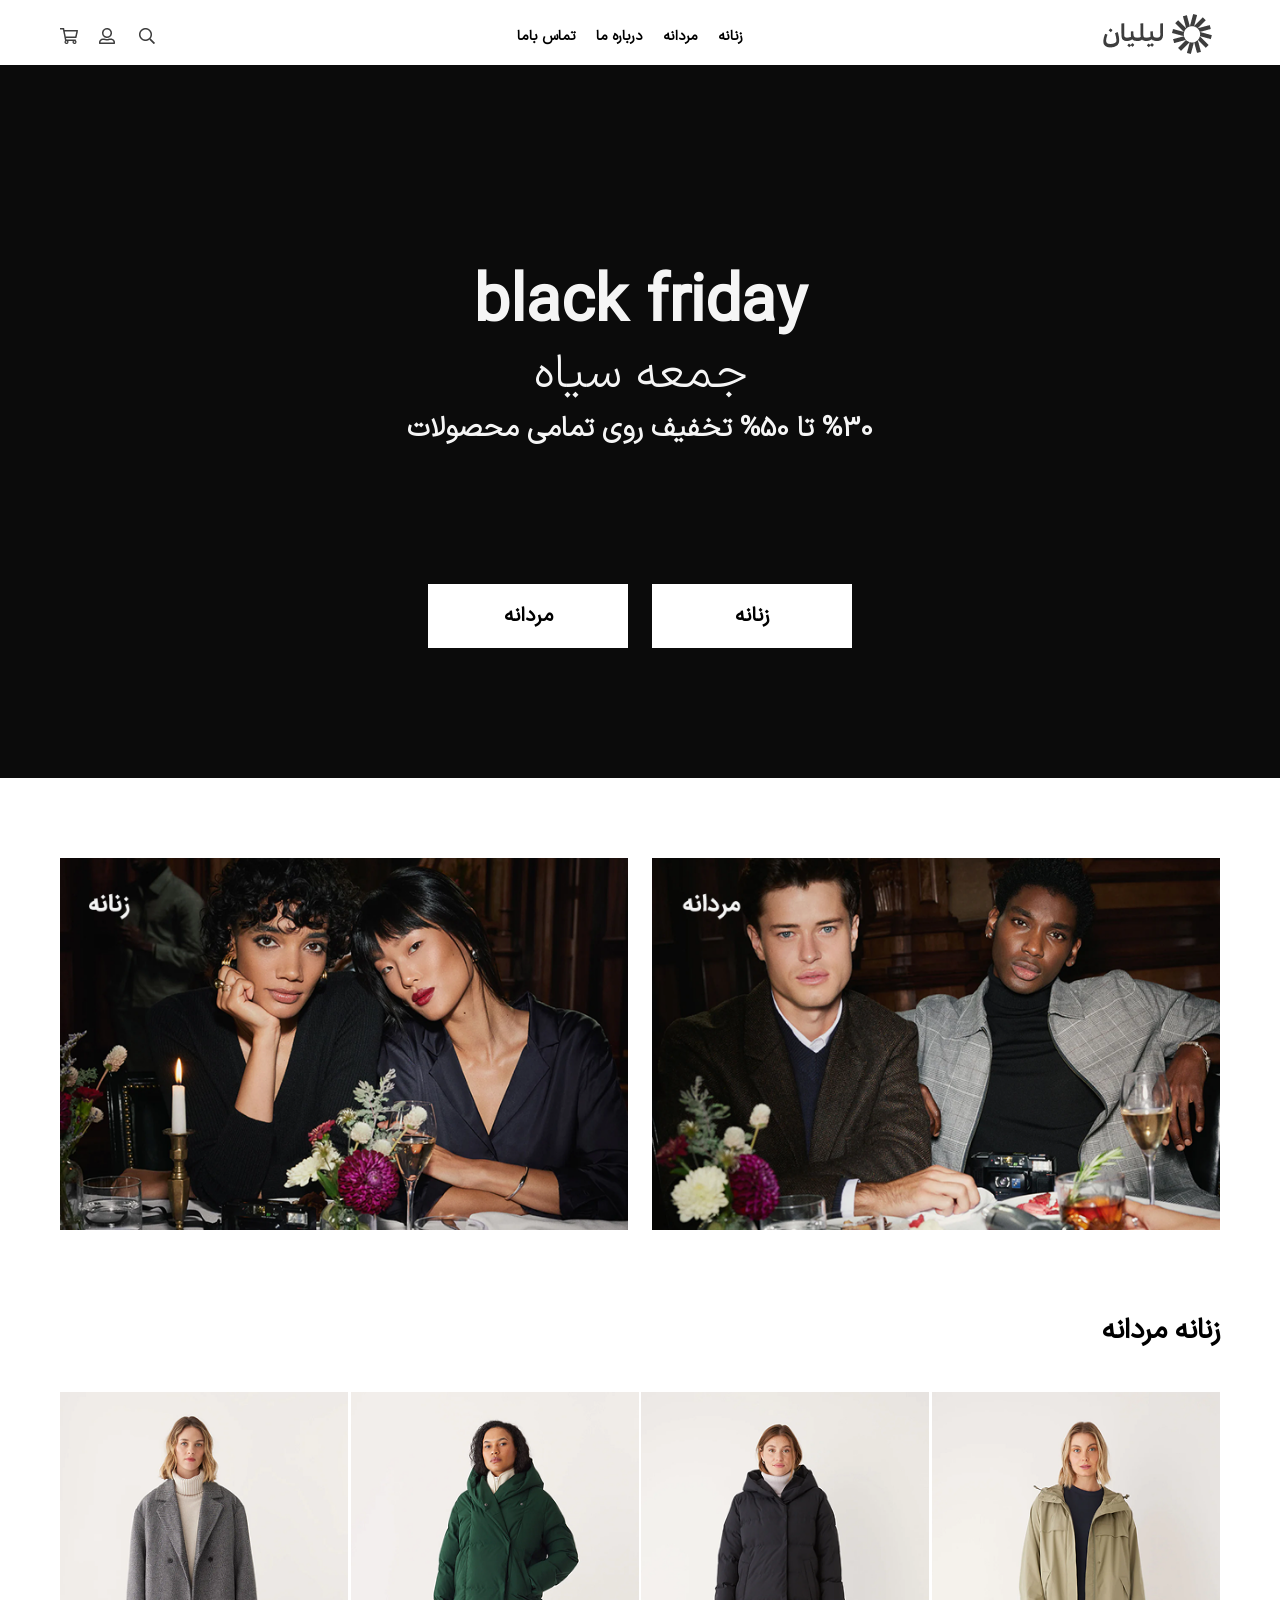
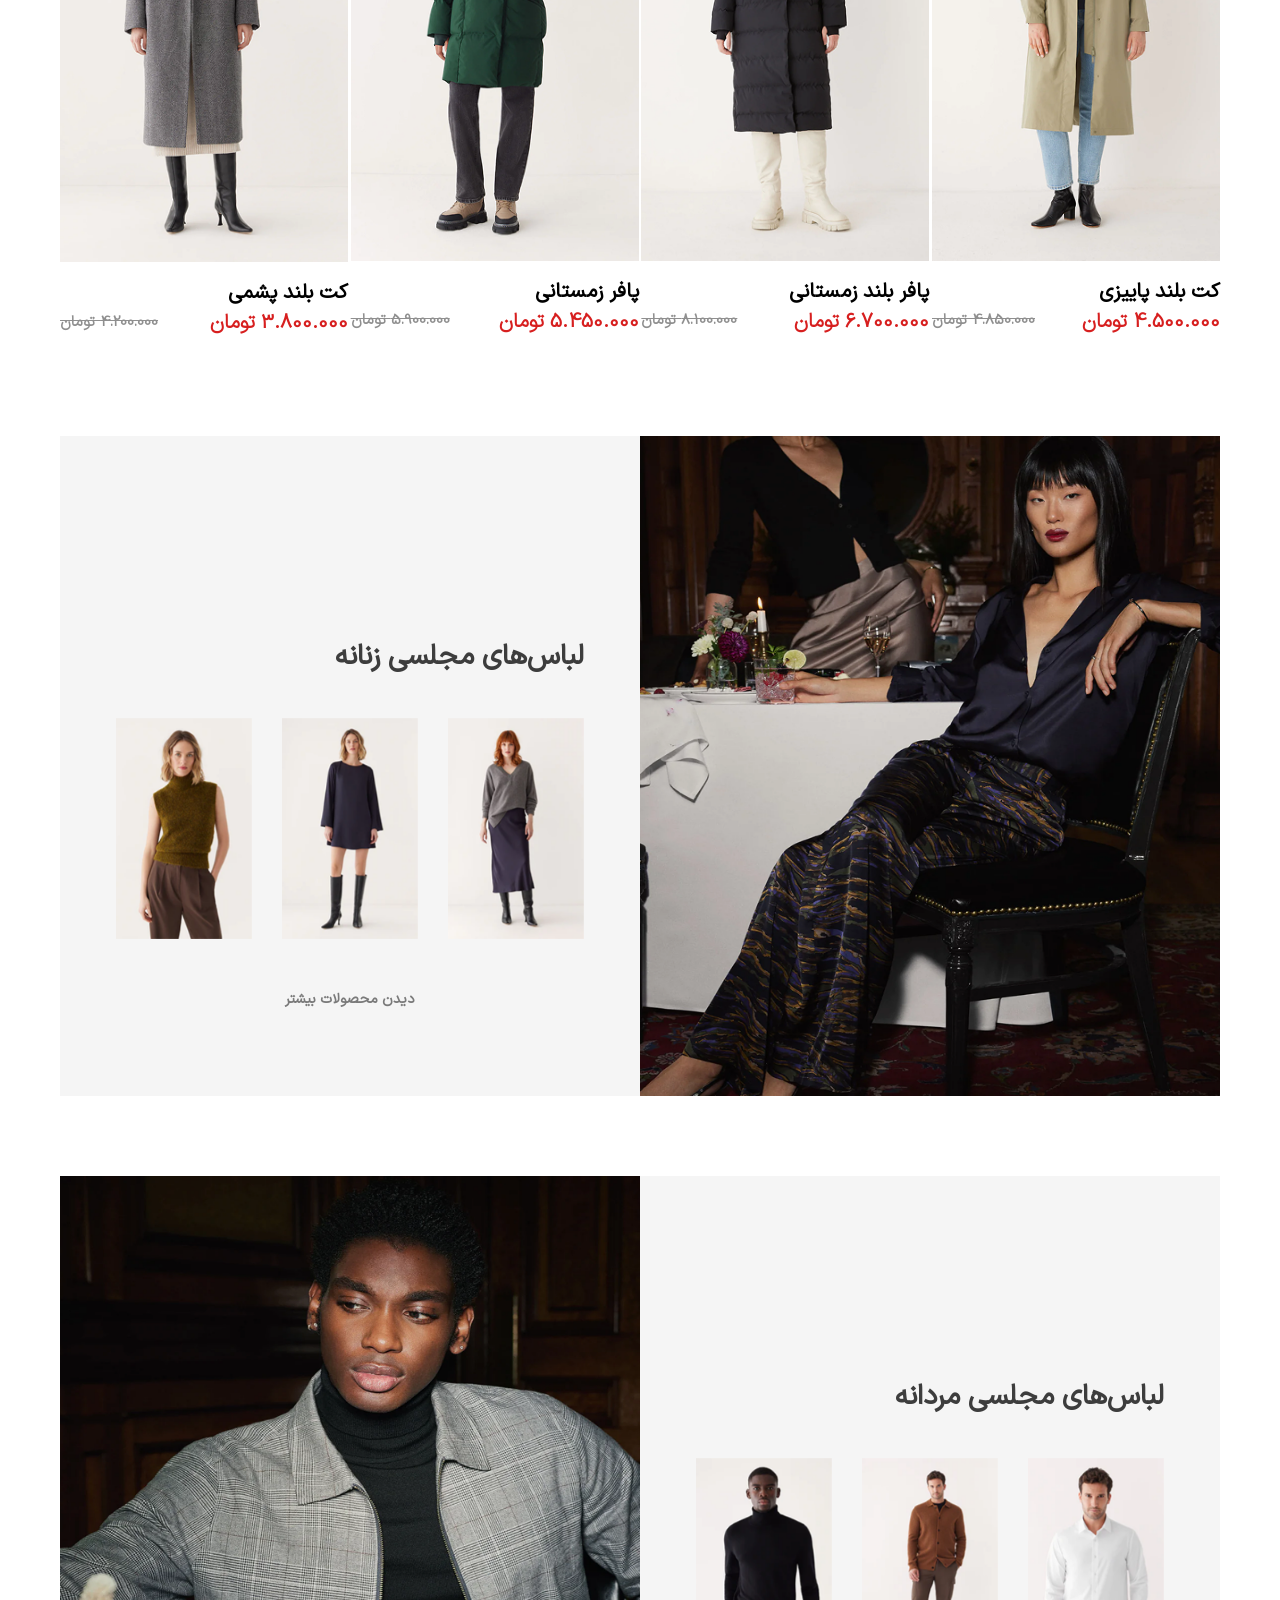
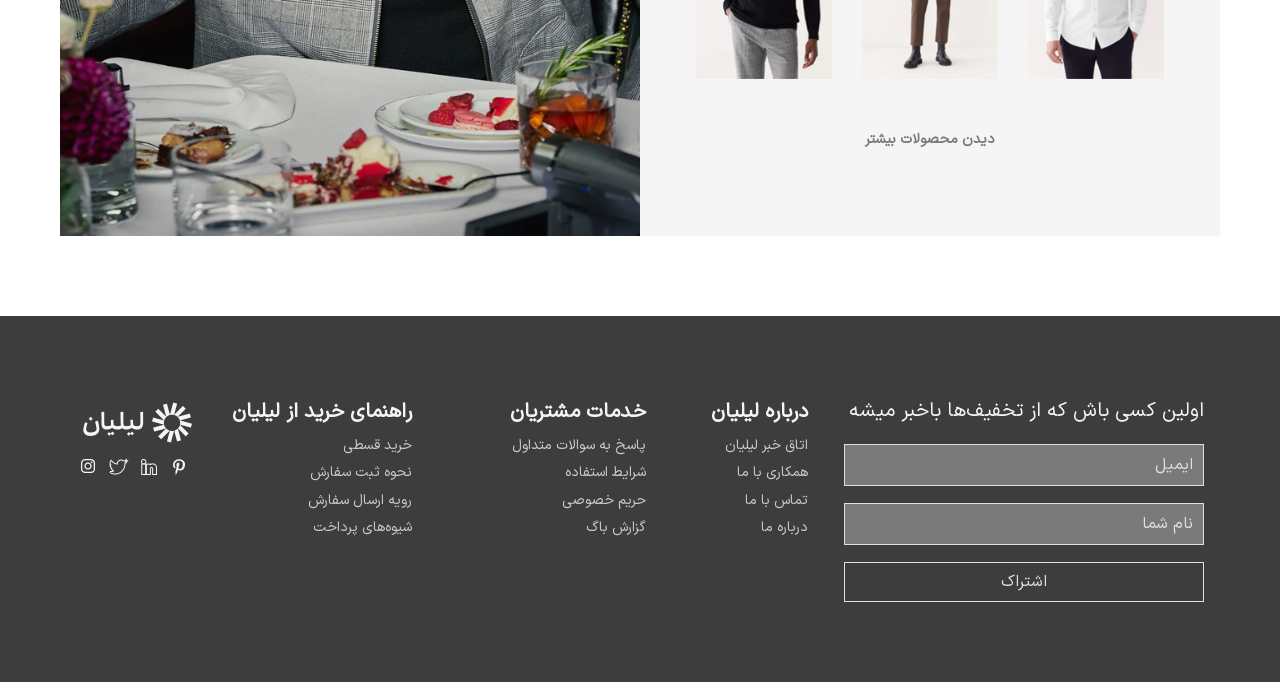
==== index.html @ d847175e "version-1" ====
<!DOCTYPE html>
<html lang="en" dir="rtl">
  <head>
    <meta charset="UTF-8" />
    <meta name="viewport" content="width=device-width, initial-scale=1.0" />
    <title>Lilian Fashion Shop</title>
    <link rel="stylesheet" href="./src/css/output.css" />
    <link rel="stylesheet" href="./src/swiper/swiper-bundle.min.css" />
  </head>
  <body>
    <!-- #region wrapper -->
    <div class="w-full">
      <!-- #region menu -->
      <div
        class="desktop:max-w-450 desktop:mx-auto desktop:gap-y-0 desktop:px-15 desktop:h-16.25 flex flex-wrap desktop:flex-row desktop:justify-between desktop:mb-0 mobile:h-auto mobile:flex-row mobile:gap-y-5 mobile:relative mobile:mb-4 watch:h-auto watch:flex-col items-center watch:pt-1.5 watch:mb-2"
      >
        <div
          class="flex desktop:items-center justify-center desktop:w-fit mobile:w-fit mobile:pt-2 desktop:pb-3 mobile:pr-2 watch:w-fit watch:flex-col watch:flex-wrap"
        >
          <img src="./src/img/header/logo-text.png" alt="" />
        </div>
        <div
          class="flex desktop:flex-row desktop:items-center desktop:w-fit mobile:flex-row mobile:justify-center mobile:gap-x-5 watch:w-full watch:flex-col watch:items-center"
        >
          <div>
            <a
              class="font-sans text-[3D3D3D] mobile:font-bold text-[14px]"
              href="./woman.html"
              >زنانه</a
            >
          </div>
          <div>
            <a
              class="font-sans text-[3D3D3D] mobile:font-bold text-[14px]"
              href="#"
              >مردانه</a
            >
          </div>
          <div>
            <a
              class="font-sans text-[3D3D3D] mobile:font-bold text-[14px]"
              href="#"
              >درباره ما</a
            >
          </div>
          <div>
            <a
              class="font-sans text-[3D3D3D] mobile:font-bold text-[14px]"
              href="#"
            >
              تماس باما</a
            >
          </div>
        </div>
        <div
          class="flex flex-wrap flex-row items-center desktop:static mobile:gap-x-5 mobile:absolute mobile:left-4 mobile:top-5 watch:gap-x-8"
        >
          <div><img src="./src/img/header/Search.png" alt="" /></div>
          <div class="relative">
            <label for="user" class="cursor-pointer"
              ><img src="./src/img/header/user-alt.png" alt=""
            /></label>
            <input type="radio" name="user" id="user" />
            <input type="radio" name="user" id="close" />
            <div class="user relative p-4">
              <label
                class="block text-center desktop:w-10 desktop:h-10 desktop:leading-10 desktop:text-[30px] mobile:w-8 mobile:h-8 mobile:text-[30px] mobile:leading-8 watch:w-6 watch:h-6 watch:text-[20px] watch:leading-6 absolute"
                for="close"
                >&times;</label
              >

              <div class="w-full">
                <div>
                  <p
                    class="mobile:text-[20px] watch:text-[16px] mobile:text-[#525252] watch:text-[#E0E0E0] leading-8 font-sans text-center"
                  >
                    خوش آمدید
                  </p>
                </div>
                <div>
                  <div class="w-full h-10.5 mobile:pt-8 watch:pt-2">
                    <input
                      class="h-10.5 flex flex-row items-center pr-2.5 placeholder:text-[#A3A3A3] outline-none border border-[#E0E0E0] w-full"
                      placeholder="شماره همراه"
                      type="number"
                      name=""
                      id=""
                    />
                  </div>
                  <div class="w-full h-10.5 mobile:pt-12 watch:pt-4">
                    <input
                      class="h-10.5 flex flex-row items-center pr-2.5 placeholder:text-[#A3A3A3] outline-none border border-[#E0E0E0] w-full"
                      placeholder="کلمه عبور"
                      type="password"
                      name=""
                      id=""
                    />
                  </div>
                  <div class="mobile:pt-14 pb-6 watch:pt-6">
                    <a
                      href="#"
                      class="block text-[#B8B8B8] text-[14px] font-sans leading-6.5 underline mobile:text-start watch:text-center"
                      >کلمه عبور خود را فراموش کرده‌اید؟</a
                    >
                  </div>
                  <div class="w-full h-10">
                    <input
                      class="h-11.5 flex justify-center items-center bg-[#3D3D3D] text-[#F5F5F5] outline-none border border-[#E0E0E0] w-full"
                      type="submit"
                      value="ورود"
                    />
                  </div>
                  <div
                    class="flex flex-row justify-around items-center mobile:pt-8 watch:pt-3"
                  >
                    <span
                      class="desktop:w-58.75 mobile:w-30 watch:w-10 h-[0.5px] mobile:bg-[#7A7A7A] watch:bg-[#F5F5F5]"
                    ></span>
                    <p class="text-[#7A7A7A] text-[12px] font-sans leading-4.5">
                      ورود از طریق
                    </p>
                    <span
                      class="desktop:w-58.75 mobile:w-30 watch:w-10 h-[0.5px] mobile:bg-[#7A7A7A] watch:bg-[#F5F5F5]"
                    ></span>
                  </div>
                  <div
                    class="flex desktop:flex-row watch:flex-col justify-center items-center desktop:gap-y-0 gap-x-3 desktop:pt-8 watch:pt-3 watch:gap-y-2"
                  >
                    <div
                      class="flex flex-row justify-center items-center gap-x-2 desktop:w-67.5 watch:w-full h-10 border border-[#E0E0E0]"
                    >
                      <p
                        class="text-[#7A7A7A] text-[12px] leading-4.5 font-sans"
                      >
                        ورود با گوگل
                      </p>
                      <img src="./src/img/header/Google.png" alt="" />
                    </div>
                    <div
                      class="flex flex-row justify-center items-center gap-x-2 desktop:w-67.5 watch:w-full h-10 border border-[#E0E0E0]"
                    >
                      <p
                        class="text-[#7A7A7A] text-[12px] leading-4.5 font-sans"
                      >
                        ورود با ایمیل
                      </p>
                      <img src="./src/img/header/envelope.png" alt="" />
                    </div>
                  </div>
                </div>
              </div>
            </div>
          </div>
          <div><img src="./src/img/header/shopping-cart.png" alt="" /></div>
        </div>
      </div>
      <!-- #endregion menu -->
      <!-- #region black-friday -->
      <div class="max-w-450 mx-auto">
        <div
          class="w-full bg-[#0B0B0B] mobile:h-178.25 h-auto flex justify-center items-center flex-col"
        >
          <!-- part 1 -->
          <div
            class="flex flex-col gap-y-4 justify-center items-center mobile:mb-35.25 mt-20 mb-20"
          >
            <div class="">
              <h1
                class="font-sans mobile:text-[64px] font-bold text-[#F5F5F5] leading-15 text-[30px]"
              >
                black friday
              </h1>
            </div>
            <div class="">
              <h2
                class="font-sans-num mobile:text-[48px] text-[#F5F5F5] leading-12 text-[26px]"
              >
                جمعه سیاه
              </h2>
            </div>
            <div class="">
              <h2
                class="font-sans-num text-center desktop:text-[28px] font-bold text-[#F5F5F5] leading-7 mobile:text-[24px] text-[20px]"
              >
                %30 تا 50% تخفیف روی تمامی محصولات
              </h2>
            </div>
          </div>
          <!-- part 1 -->
          <!-- part 2 -->
          <div
            class="flex desktop:justify-center items-center desktop:flex-row watch:flex-col gap-x-6 gap-y-2 mobile:mb-0 mb-10"
          >
            <a
              class="inline-flex mobile:w-50 mobile:h-16 w-40 h-12 bg-white justify-center items-center font-sans font-bold text-[3D3D3D] text-[20px] leading-8"
              href="./woman.html"
              >زنانه</a
            >
            <a
              class="inline-flex mobile:w-50 mobile:h-16 w-40 h-12 bg-white justify-center items-center font-sans font-bold text-[3D3D3D] text-[20px] leading-8"
              href="#"
              >مردانه</a
            >
          </div>
          <!-- part 2 -->
        </div>
      </div>
      <!-- #endregion black-friday -->
      <!-- #region organize-->
      <div
        class="w-full desktop:py-20 desktop:px-15 mobile:py-10 mobile:px-5 watch:py-5 watch:px-2.5 mx-auto"
      >
        <div
          class="flex desktop:flex-row justify-between desktop:max-w-450 desktop:gap-x-6 flex-col mx-auto gap-y-5 mb-20"
        >
          <div>
            <a href="#"
              ><img src="./src/img/organize/men-organize.png" alt=""
            /></a>
          </div>
          <div>
            <a href="./woman.html"
              ><img
                src="./src/img/organize/women-organize.png
          "
                alt=""
            /></a>
          </div>
        </div>
        <!-- #region content-->
        <div class="max-w-450 mx-auto">
          <div>
            <h1 class="font-sans text-[28px] font-bold mb-10">زنانه مردانه</h1>
            <div
              class="flex desktop:flex-row desktop:justify-between flex-col items-center mobile:pb-0 watch:pb-15 desktop:pb-20"
            >
              <div
                class="w-72 h-141 flex flex-col flex-wrap mobile:gap-y-4 watch:gap-y-2"
              >
                <div><img src="/src/img/content/picture-1.png" alt="" /></div>
                <div>
                  <h1
                    class="block font-sans text-[20px] font-bold mobile:mr-0 watch:mr-22"
                  >
                    کت بلند پاییزی
                  </h1>
                  <div
                    class="flex flex-wrap mobile:flex-row mobile:justify-between items-center watch:flex-col relative"
                  >
                    <h2
                      class="font-sans-num text-[#D71F1F] font-bold text-[20px]"
                    >
                      4.500.000 تومان
                    </h2>
                    <p
                      class="font-sans-num text-[#8F8F8F] font-bold text-[15px] line-through mobile:static watch:absolute watch:top-7 watch:right-24.5"
                    >
                      4.850.000 تومان
                    </p>
                  </div>
                </div>
              </div>

              <div
                class="w-72 h-141 flex flex-col flex-wrap mobile:gap-y-4 watch:gap-y-2"
              >
                <div><img src="/src/img/content/picture-2.png" alt="" /></div>
                <div>
                  <h1
                    class="block font-sans text-[20px] font-bold mobile:mr-0 watch:mr-22"
                  >
                    پافر بلند زمستانی
                  </h1>
                  <div
                    class="flex flex-wrap mobile:flex-row mobile:justify-between items-center watch:flex-col relative"
                  >
                    <h2
                      class="font-sans-num text-[#D71F1F] font-bold text-[20px]"
                    >
                      6.700.000 تومان
                    </h2>
                    <p
                      class="font-sans-num text-[#8F8F8F] font-bold text-[15px] line-through mobile:static watch:absolute watch:top-7 watch:right-24.5"
                    >
                      8.100.000 تومان
                    </p>
                  </div>
                </div>
              </div>

              <div
                class="w-72 h-141 flex flex-col flex-wrap mobile:gap-y-4 watch:gap-y-2"
              >
                <div><img src="/src/img/content/picture-3.png" alt="" /></div>
                <div>
                  <h1
                    class="block font-sans text-[20px] font-bold mobile:mr-0 watch:mr-22"
                  >
                    پافر زمستانی
                  </h1>
                  <div
                    class="flex flex-wrap mobile:flex-row mobile:justify-between items-center watch:flex-col relative"
                  >
                    <h2
                      class="font-sans-num text-[#D71F1F] font-bold text-[20px]"
                    >
                      5.450.000 تومان
                    </h2>
                    <p
                      class="font-sans-num text-[#8F8F8F] font-bold text-[15px] line-through mobile:static watch:absolute watch:top-7 watch:right-24.5"
                    >
                      5.900.000 تومان
                    </p>
                  </div>
                </div>
              </div>

              <div
                class="w-72 h-141 flex flex-col flex-wrap mobile:gap-y-4 watch:gap-y-2"
              >
                <div><img src="/src/img/content/picture-4.png" alt="" /></div>
                <div>
                  <h1
                    class="block font-sans text-[20px] font-bold mobile:mr-0 watch:mr-22"
                  >
                    کت بلند پشمی
                  </h1>
                  <div
                    class="flex flex-wrap mobile:flex-row mobile:justify-between items-center watch:flex-col relative"
                  >
                    <h2
                      class="font-sans-num text-[#D71F1F] font-bold text-[20px]"
                    >
                      3.800.000 تومان
                    </h2>
                    <p
                      class="font-sans-num text-[#8F8F8F] font-bold text-[15px] line-through mobile:static watch:absolute watch:top-7 watch:right-24.5"
                    >
                      4.200.000 تومان
                    </p>
                  </div>
                </div>
              </div>
            </div>
          </div>
        </div>
        <!-- #endregion content-->
        <!-- #region content2-->
        <div class="max-w-450 mx-auto">
          <div
            class="flex desktop:flex-row desktop:h-165 flex-col desktop:mb-20"
          >
            <div class="desktop:w-1/2 w-full">
              <img
                class="desktop:h-165 w-full object-fill"
                src="./src/img/content2/picture.png"
                alt=""
              />
            </div>
            <div
              class="desktop:w-1/2 desktop:px-14 desktop:py-40 flex flex-col w-full bg-[#F5F5F5] desktop:mb-0 mobile:mb-10 mb-5"
            >
              <h1
                class="font-sans text-[28px] font-bold text-[#3D3D3D] leading-10.5 desktop:mb-10 desktop:text-start text-center mobile:my-10 watch:my-5"
              >
                لباس‌های مجلسی زنانه
              </h1>
              <div class="carousel w-full h-69.25">
                <!-- Swiper -->
                <div class="swiper mySwiper mx-auto">
                  <div class="swiper-wrapper">
                    <div class="swiper-slide">
                      <img src="./src/img/content2/card1.png" alt="" />
                    </div>
                    <div class="swiper-slide">
                      <img src="./src/img/content2/card2.png" alt="" />
                    </div>
                    <div class="swiper-slide">
                      <img src="./src/img/content2/card3.png" alt="" />
                    </div>
                    <div class="swiper-slide">
                      <img src="./src/img/content2/card1.png" alt="" />
                    </div>
                    <div class="swiper-slide">
                      <img src="./src/img/content2/card2.png" alt="" />
                    </div>
                    <div class="swiper-slide">
                      <img src="./src/img/content2/card3.png" alt="" />
                    </div>
                  </div>
                </div>
              </div>
              <a href="#"
                ><p
                  class="mt-12.5 font-sans text-[#7A7A7A] font-bold text-[14px] text-center mobile:pb-15 pb-10"
                >
                  دیدن محصولات بیشتر
                </p></a
              >
            </div>
          </div>
        </div>
        <!-- #endregion content2 -->
        <!-- #region content3-->
        <div class="max-w-450 mx-auto">
          <div class="flex desktop:flex-row desktop:h-165 flex-col">
            <div
              class="desktop:w-1/2 desktop:px-14 desktop:py-40 flex flex-col w-full bg-[#F5F5F5]"
            >
              <h1
                class="font-sans text-[28px] font-bold text-[#3D3D3D] leading-10.5 desktop:mb-10 desktop:text-start text-center mobile:my-10 watch:my-5"
              >
                لباس‌های مجلسی مردانه
              </h1>
              <div class="carousel w-full h-69.25">
                <!-- Swiper -->
                <div class="swiper mySwiper">
                  <div class="swiper-wrapper">
                    <div class="swiper-slide">
                      <img src="./src/img/content3/card1.png" alt="" />
                    </div>
                    <div class="swiper-slide">
                      <img src="./src/img/content3/card2.png" alt="" />
                    </div>
                    <div class="swiper-slide">
                      <img src="./src/img/content3/card3.png" alt="" />
                    </div>
                    <div class="swiper-slide">
                      <img src="./src/img/content3/card1.png" alt="" />
                    </div>
                    <div class="swiper-slide">
                      <img src="./src/img/content3/card2.png" alt="" />
                    </div>
                    <div class="swiper-slide">
                      <img src="./src/img/content3/card3.png" alt="" />
                    </div>
                  </div>
                </div>
              </div>
              <a href="#">
                <p
                  class="mt-12.5 font-sans text-[#7A7A7A] font-bold text-[14px] text-center mobile:pb-15 pb-10"
                >
                  دیدن محصولات بیشتر
                </p>
              </a>
            </div>
            <div class="desktop:w-1/2 w-full">
              <img
                class="desktop:h-165 w-full object-fill"
                src="./src/img/content3/picture.png"
                alt=""
              />
            </div>
          </div>
        </div>
        <!-- #endregion content3 -->
      </div>
      <!-- #endregion organize -->
      <!-- #region footer-->
      <div class="max-w-450 mx-auto">
        <div
          class="w-full desktop:h-91.5 mobile:h-auto bg-[#3D3D3D] flex desktop:flex-row justify-center desktop:py-20 desktop:px-19 flex-col"
        >
          <div
            class="w-full flex desktop:flex-row desktop:justify-between desktop:items-stretch flex-col items-center mobile:relative"
          >
            <!-- footer first -->
            <div
              class="mobile:w-90 h-auto flex flex-col justify-between desktop:gap-0 mobile:gap-y-10"
            >
              <div class="w-full h-8">
                <h1
                  class="font-sans text-[#F5F5F5] mobile:text-[20px] desktop:pt-0 mobile:pt-2 watch:pt-2 watch:text-[12px]"
                >
                  اولین کسی باش که از تخفیف‌ها باخبر میشه
                </h1>
              </div>
              <div class="w-full h-10.5">
                <input
                  class="h-10.5 flex flex-row items-center pr-2.5 placeholder:text-[#E0E0E0] outline-none border bg-[#7A7A7A] border-[#E0E0E0] w-full"
                  placeholder="ایمیل"
                  type="text"
                  name=""
                  id=""
                />
              </div>
              <div class="w-full h-10.5">
                <input
                  class="h-10.5 flex flex-row items-center pr-2.5 placeholder:text-[#E0E0E0] outline-none border bg-[#7A7A7A] border-[#E0E0E0] w-full"
                  placeholder="نام شما"
                  type="email"
                  name=""
                  id=""
                />
              </div>
              <div class="w-full h-10">
                <input
                  class="h-10 flex justify-center items-center text-[#E0E0E0] outline-none border border-[#E0E0E0] w-full"
                  type="submit"
                  value="اشتراک"
                />
              </div>
            </div>
            <!-- footer first -->
            <!-- footer second -->
            <div
              class="desktop:w-160.5 flex mobile:flex-row flex-wrap justify-around desktop:mt-0 mobile:my-15"
            >
              <div class="flex flex-col desktop:w-fit mobile:w-1/3">
                <div class="h-1/4">
                  <p
                    class="mobile:w-fit text-[20px] text-[#F5F5F5] font-sans font-bold leading-8 watch:w-full"
                  >
                    درباره لیلیان
                  </p>
                </div>
                <div class="flex flex-col h-3/4 justify-around">
                  <p
                    class="mobile::w-fit text-[14px] text-[#CCCCCC] font-sans leading-5.5 mobile:text-start watch:w-full watch:text-center"
                  >
                    اتاق خبر لیلیان
                  </p>
                  <p
                    class="mobile::w-fit text-[14px] text-[#CCCCCC] font-sans leading-5.5 mobile:text-start watch:w-full watch:text-center"
                  >
                    همکاری با ما
                  </p>
                  <p
                    class="mobile::w-fit text-[14px] text-[#CCCCCC] font-sans leading-5.5 mobile:text-start watch:w-full watch:text-center"
                  >
                    تماس با ما
                  </p>
                  <p
                    class="mobile::w-fit text-[14px] text-[#CCCCCC] font-sans leading-5.5 mobile:text-start watch:w-full watch:text-center"
                  >
                    درباره ما
                  </p>
                </div>
              </div>
              <div>
                <div class="h-1/4">
                  <p
                    class="mobile:w-fit text-[20px] text-[#F5F5F5] font-sans font-bold leading-8 watch:w-full"
                  >
                    خدمات مشتریان
                  </p>
                </div>
                <div class="flex flex-col h-3/4 justify-around">
                  <p
                    class="mobile::w-fit text-[14px] text-[#CCCCCC] font-sans leading-5.5 mobile:text-start watch:w-full watch:text-center"
                  >
                    پاسخ به سوالات متداول
                  </p>
                  <p
                    class="mobile::w-fit text-[14px] text-[#CCCCCC] font-sans leading-5.5 mobile:text-start watch:w-full watch:text-center"
                  >
                    شرایط استفاده
                  </p>
                  <p
                    class="mobile::w-fit text-[14px] text-[#CCCCCC] font-sans leading-5.5 mobile:text-start watch:w-full watch:text-center"
                  >
                    حریم خصوصی
                  </p>
                  <p
                    class="mobile::w-fit text-[14px] text-[#CCCCCC] font-sans leading-5.5 mobile:text-start watch:w-full watch:text-center"
                  >
                    گزارش باگ
                  </p>
                </div>
              </div>
              <div
                class="flex flex-col desktop:w-fit mobile:w-full mobile:pr-8"
              >
                <div class="h-1/4">
                  <p
                    class="mobile:w-fit text-[20px] text-[#F5F5F5] font-sans font-bold leading-8 watch:w-full"
                  >
                    راهنمای خرید از لیلیان
                  </p>
                </div>
                <div class="flex flex-col h-3/4 justify-around">
                  <p
                    class="mobile::w-fit text-[14px] text-[#CCCCCC] font-sans leading-5.5 mobile:text-start watch:w-full watch:text-center"
                  >
                    خرید قسطی
                  </p>
                  <p
                    class="mobile::w-fit text-[14px] text-[#CCCCCC] font-sans leading-5.5 mobile:text-start watch:w-full watch:text-center"
                  >
                    نحوه ثبت سفارش
                  </p>
                  <p
                    class="mobile::w-fit text-[14px] text-[#CCCCCC] font-sans leading-5.5 mobile:text-start watch:w-full watch:text-center"
                  >
                    رویه ارسال سفارش
                  </p>
                  <p
                    class="mobile::w-fit text-[14px] text-[#CCCCCC] font-sans leading-5.5 mobile:text-start watch:w-full watch:text-center"
                  >
                    شیوه‌های پرداخت
                  </p>
                </div>
              </div>
            </div>
            <!-- footer second -->
            <!-- footer thrid -->
            <div
              class="w-30 h-22.25 flex flex-col justify-around items-center desktop:static mobile:absolute mobile:bottom-20 mobile:left-11"
            >
              <div class="w-fit">
                <img src="./src/img/footer/Logo.png" alt="" />
              </div>
              <div class="w-full flex flex-row justify-around items-center">
                <img src="./src/img/footer/pinterest p.png" alt="" />
                <img src="./src/img/footer/Linkedin In.png" alt="" />
                <img src="./src/img/footer/twitter.png" alt="" />
                <img src="./src/img/footer/Instagram.png" alt="" />
              </div>
            </div>
            <!-- footer thrid -->
          </div>
        </div>
      </div>
      <!-- #endregion footrt-->
    </div>
    <!-- #endregion wrapper-->
    <script src="./src/swiper/swiper-bundle.min.js"></script>
    <script>
      var swiper = new Swiper(".mySwiper", {
        slidesPerView: 3,
        spaceBetween: 30,
        pagination: {
          el: ".swiper-pagination",
          clickable: true,
        },
        autoplay: {
          delay: 2500,
          disableOnInteraction: false,
        },
        breakpoints: {
          162: {
            slidesPerView: 1,
          },
          320: {
            slidesPerView: 2,
            spaceBetween: 20,
          },
          1000: {
            slidesPerView: 3,
            spaceBetween: 30,
          },
        },
      });
    </script>
  </body>
</html>
---- src/css/output.css ----
/*! tailwindcss v4.3.3 | MIT License | https://tailwindcss.com */
@layer properties;
@layer theme, base, components, utilities;
@layer theme {
  :root, :host {
    --font-sans: sans;
    --font-mono: ui-monospace, SFMono-Regular, Menlo, Monaco, Consolas, "Liberation Mono",
      "Courier New", monospace;
    --color-amber-600: oklch(66.6% 0.179 58.318);
    --color-amber-900: oklch(41.4% 0.112 45.904);
    --color-pink-600: oklch(59.2% 0.249 0.584);
    --color-pink-800: oklch(45.9% 0.187 3.815);
    --color-pink-900: oklch(40.8% 0.153 2.432);
    --color-stone-300: oklch(86.9% 0.005 56.366);
    --color-stone-900: oklch(21.6% 0.006 56.043);
    --color-white: #fff;
    --spacing: 0.25rem;
    --text-sm: 0.875rem;
    --text-sm--line-height: calc(1.25 / 0.875);
    --font-weight-bold: 700;
    --default-transition-duration: 150ms;
    --default-transition-timing-function: cubic-bezier(0.4, 0, 0.2, 1);
    --default-font-family: var(--font-sans);
    --default-mono-font-family: var(--font-mono);
    --font-sans-num: sans-num;
  }
}
@layer base {
  *, ::after, ::before, ::backdrop, ::file-selector-button {
    box-sizing: border-box;
    margin: 0;
    padding: 0;
    border: 0 solid;
  }
  html, :host {
    line-height: 1.5;
    -webkit-text-size-adjust: 100%;
    tab-size: 4;
    font-family: var(--default-font-family, -apple-system, BlinkMacSystemFont, "Segoe UI", Roboto, "Helvetica Neue", "Noto Sans", Arial, sans-serif, "Apple Color Emoji", "Segoe UI Emoji", "Segoe UI Symbol", "Noto Color Emoji");
    font-feature-settings: var(--default-font-feature-settings, normal);
    font-variation-settings: var(--default-font-variation-settings, normal);
    -webkit-tap-highlight-color: transparent;
  }
  hr {
    height: 0;
    color: inherit;
    border-top-width: 1px;
  }
  abbr:where([title]) {
    -webkit-text-decoration: underline dotted;
    text-decoration: underline dotted;
  }
  h1, h2, h3, h4, h5, h6 {
    font-size: inherit;
    font-weight: inherit;
  }
  a {
    color: inherit;
    -webkit-text-decoration: inherit;
    text-decoration: inherit;
  }
  b, strong {
    font-weight: bolder;
  }
  code, kbd, samp, pre {
    font-family: var(--default-mono-font-family, ui-monospace, SFMono-Regular, Menlo, Monaco, Consolas, "Liberation Mono", "Courier New", monospace);
    font-feature-settings: var(--default-mono-font-feature-settings, normal);
    font-variation-settings: var(--default-mono-font-variation-settings, normal);
    font-size: 1em;
  }
  small {
    font-size: 80%;
  }
  sub, sup {
    font-size: 75%;
    line-height: 0;
    position: relative;
    vertical-align: baseline;
  }
  sub {
    bottom: -0.25em;
  }
  sup {
    top: -0.5em;
  }
  table {
    text-indent: 0;
    border-color: inherit;
    border-collapse: collapse;
  }
  :-moz-focusring:where(:not(iframe)) {
    outline: auto;
  }
  progress {
    vertical-align: baseline;
  }
  summary {
    display: list-item;
  }
  ol, ul, menu {
    list-style: none;
  }
  img, svg, video, canvas, audio, iframe, embed, object {
    display: block;
    vertical-align: middle;
  }
  img, video {
    max-width: 100%;
    height: auto;
  }
  button, input, select, optgroup, textarea, ::file-selector-button {
    font: inherit;
    font-feature-settings: inherit;
    font-variation-settings: inherit;
    letter-spacing: inherit;
    color: inherit;
    border-radius: 0;
    background-color: transparent;
    opacity: 1;
  }
  :where(select:is([multiple], [size])) optgroup {
    font-weight: bolder;
  }
  :where(select:is([multiple], [size])) optgroup option {
    padding-inline-start: 20px;
  }
  ::file-selector-button {
    margin-inline-end: 4px;
  }
  ::placeholder {
    opacity: 1;
  }
  @supports (not (-webkit-appearance: -apple-pay-button))  or (contain-intrinsic-size: 1px) {
    ::placeholder {
      color: currentcolor;
      @supports (color: color-mix(in lab, red, red)) {
        color: color-mix(in oklab, currentcolor 50%, transparent);
      }
    }
  }
  textarea {
    resize: vertical;
  }
  ::-webkit-search-decoration {
    -webkit-appearance: none;
  }
  ::-webkit-date-and-time-value {
    min-height: 1lh;
    text-align: inherit;
  }
  ::-webkit-datetime-edit {
    display: inline-flex;
  }
  ::-webkit-datetime-edit-fields-wrapper {
    padding: 0;
  }
  ::-webkit-datetime-edit, ::-webkit-datetime-edit-year-field, ::-webkit-datetime-edit-month-field, ::-webkit-datetime-edit-day-field, ::-webkit-datetime-edit-hour-field, ::-webkit-datetime-edit-minute-field, ::-webkit-datetime-edit-second-field, ::-webkit-datetime-edit-millisecond-field, ::-webkit-datetime-edit-meridiem-field {
    padding-block: 0;
  }
  ::-webkit-calendar-picker-indicator {
    line-height: 1;
  }
  :-moz-ui-invalid {
    box-shadow: none;
  }
  button, input:where([type="button"], [type="reset"], [type="submit"]), ::file-selector-button {
    appearance: button;
  }
  ::-webkit-inner-spin-button, ::-webkit-outer-spin-button {
    height: auto;
  }
  [hidden]:where(:not([hidden="until-found"])) {
    display: none !important;
  }
}
@layer utilities {
  .absolute {
    position: absolute;
  }
  .relative {
    position: relative;
  }
  .mx-1 {
    margin-inline: var(--spacing);
  }
  .mx-auto {
    margin-inline: auto;
  }
  .my-1\.5 {
    margin-block: calc(var(--spacing) * 1.5);
  }
  .-mt-1 {
    margin-top: calc(var(--spacing) * -1);
  }
  .mt-4 {
    margin-top: calc(var(--spacing) * 4);
  }
  .mt-6 {
    margin-top: calc(var(--spacing) * 6);
  }
  .mt-10 {
    margin-top: calc(var(--spacing) * 10);
  }
  .mt-12 {
    margin-top: calc(var(--spacing) * 12);
  }
  .mt-12\.5 {
    margin-top: calc(var(--spacing) * 12.5);
  }
  .mt-20 {
    margin-top: calc(var(--spacing) * 20);
  }
  .mt-auto {
    margin-top: auto;
  }
  .mb-5 {
    margin-bottom: calc(var(--spacing) * 5);
  }
  .mb-10 {
    margin-bottom: calc(var(--spacing) * 10);
  }
  .mb-20 {
    margin-bottom: calc(var(--spacing) * 20);
  }
  .block {
    display: block;
  }
  .flex {
    display: flex;
  }
  .inline-flex {
    display: inline-flex;
  }
  .h-1\/4 {
    height: calc(1 / 4 * 100%);
  }
  .h-2 {
    height: calc(var(--spacing) * 2);
  }
  .h-3\/4 {
    height: calc(3 / 4 * 100%);
  }
  .h-4 {
    height: calc(var(--spacing) * 4);
  }
  .h-6 {
    height: calc(var(--spacing) * 6);
  }
  .h-8 {
    height: calc(var(--spacing) * 8);
  }
  .h-10 {
    height: calc(var(--spacing) * 10);
  }
  .h-10\.5 {
    height: calc(var(--spacing) * 10.5);
  }
  .h-11\.5 {
    height: calc(var(--spacing) * 11.5);
  }
  .h-12 {
    height: calc(var(--spacing) * 12);
  }
  .h-14 {
    height: calc(var(--spacing) * 14);
  }
  .h-22\.25 {
    height: calc(var(--spacing) * 22.25);
  }
  .h-24\.5 {
    height: calc(var(--spacing) * 24.5);
  }
  .h-30 {
    height: calc(var(--spacing) * 30);
  }
  .h-34\.5 {
    height: calc(var(--spacing) * 34.5);
  }
  .h-69\.25 {
    height: calc(var(--spacing) * 69.25);
  }
  .h-141 {
    height: calc(var(--spacing) * 141);
  }
  .h-145 {
    height: calc(var(--spacing) * 145);
  }
  .h-162 {
    height: calc(var(--spacing) * 162);
  }
  .h-\[0\.5px\] {
    height: 0.5px;
  }
  .h-\[1px\] {
    height: 1px;
  }
  .h-auto {
    height: auto;
  }
  .h-full {
    height: 100%;
  }
  .h-px {
    height: 1px;
  }
  .w-3 {
    width: calc(var(--spacing) * 3);
  }
  .w-4 {
    width: calc(var(--spacing) * 4);
  }
  .w-6 {
    width: calc(var(--spacing) * 6);
  }
  .w-10 {
    width: calc(var(--spacing) * 10);
  }
  .w-28 {
    width: calc(var(--spacing) * 28);
  }
  .w-30 {
    width: calc(var(--spacing) * 30);
  }
  .w-40 {
    width: calc(var(--spacing) * 40);
  }
  .w-63\.5 {
    width: calc(var(--spacing) * 63.5);
  }
  .w-68\.25 {
    width: calc(var(--spacing) * 68.25);
  }
  .w-72 {
    width: calc(var(--spacing) * 72);
  }
  .w-79\.5 {
    width: calc(var(--spacing) * 79.5);
  }
  .w-330 {
    width: calc(var(--spacing) * 330);
  }
  .w-fit {
    width: fit-content;
  }
  .w-full {
    width: 100%;
  }
  .max-w-450 {
    max-width: calc(var(--spacing) * 450);
  }
  .transform {
    transform: var(--tw-rotate-x,) var(--tw-rotate-y,) var(--tw-rotate-z,) var(--tw-skew-x,) var(--tw-skew-y,);
  }
  .cursor-pointer {
    cursor: pointer;
  }
  .flex-col {
    flex-direction: column;
  }
  .flex-row {
    flex-direction: row;
  }
  .flex-wrap {
    flex-wrap: wrap;
  }
  .items-center {
    align-items: center;
  }
  .justify-around {
    justify-content: space-around;
  }
  .justify-between {
    justify-content: space-between;
  }
  .justify-center {
    justify-content: center;
  }
  .justify-start {
    justify-content: flex-start;
  }
  .gap-0\.5 {
    gap: calc(var(--spacing) * 0.5);
  }
  .gap-1 {
    gap: var(--spacing);
  }
  .gap-1\.5 {
    gap: calc(var(--spacing) * 1.5);
  }
  .gap-2 {
    gap: calc(var(--spacing) * 2);
  }
  .gap-3 {
    gap: calc(var(--spacing) * 3);
  }
  .gap-3\.5 {
    gap: calc(var(--spacing) * 3.5);
  }
  .gap-4 {
    gap: calc(var(--spacing) * 4);
  }
  .gap-5 {
    gap: calc(var(--spacing) * 5);
  }
  .gap-6 {
    gap: calc(var(--spacing) * 6);
  }
  .gap-8 {
    gap: calc(var(--spacing) * 8);
  }
  .gap-x-2 {
    column-gap: calc(var(--spacing) * 2);
  }
  .gap-x-3 {
    column-gap: calc(var(--spacing) * 3);
  }
  .gap-x-6 {
    column-gap: calc(var(--spacing) * 6);
  }
  .gap-y-2 {
    row-gap: calc(var(--spacing) * 2);
  }
  .gap-y-4 {
    row-gap: calc(var(--spacing) * 4);
  }
  .gap-y-5 {
    row-gap: calc(var(--spacing) * 5);
  }
  .rounded-full {
    border-radius: calc(infinity * 1px);
  }
  .border {
    border-style: var(--tw-border-style);
    border-width: 1px;
  }
  .border-\[0\.5px\] {
    border-style: var(--tw-border-style);
    border-width: 0.5px;
  }
  .border-t {
    border-top-style: var(--tw-border-style);
    border-top-width: 1px;
  }
  .border-\[\#3D3D3D\] {
    border-color: #3D3D3D;
  }
  .border-\[\#B8B8B8\] {
    border-color: #B8B8B8;
  }
  .border-\[\#CCCCCC\] {
    border-color: #CCCCCC;
  }
  .border-\[\#E0E0E0\] {
    border-color: #E0E0E0;
  }
  .border-stone-300 {
    border-color: var(--color-stone-300);
  }
  .bg-\[\#0B0B0B\] {
    background-color: #0B0B0B;
  }
  .bg-\[\#000000\] {
    background-color: #000000;
  }
  .bg-\[\#3D3D3D\] {
    background-color: #3D3D3D;
  }
  .bg-\[\#7A7A7A\] {
    background-color: #7A7A7A;
  }
  .bg-\[\#A48E43\] {
    background-color: #A48E43;
  }
  .bg-\[\#B8B8B8\] {
    background-color: #B8B8B8;
  }
  .bg-\[\#E0E0E0\] {
    background-color: #E0E0E0;
  }
  .bg-\[\#F5F5F5\] {
    background-color: #F5F5F5;
  }
  .bg-amber-900 {
    background-color: var(--color-amber-900);
  }
  .bg-transparent {
    background-color: transparent;
  }
  .bg-white {
    background-color: var(--color-white);
  }
  .object-cover {
    object-fit: cover;
  }
  .object-fill {
    object-fit: fill;
  }
  .p-4 {
    padding: calc(var(--spacing) * 4);
  }
  .px-0 {
    padding-inline: 0px;
  }
  .px-4 {
    padding-inline: calc(var(--spacing) * 4);
  }
  .py-2 {
    padding-block: calc(var(--spacing) * 2);
  }
  .py-3 {
    padding-block: calc(var(--spacing) * 3);
  }
  .py-6 {
    padding-block: calc(var(--spacing) * 6);
  }
  .py-7\.5 {
    padding-block: calc(var(--spacing) * 7.5);
  }
  .pt-6 {
    padding-top: calc(var(--spacing) * 6);
  }
  .pt-8 {
    padding-top: calc(var(--spacing) * 8);
  }
  .pr-2\.5 {
    padding-right: calc(var(--spacing) * 2.5);
  }
  .pb-6 {
    padding-bottom: calc(var(--spacing) * 6);
  }
  .pb-10 {
    padding-bottom: calc(var(--spacing) * 10);
  }
  .pl-6\.5 {
    padding-left: calc(var(--spacing) * 6.5);
  }
  .text-center {
    text-align: center;
  }
  .text-start {
    text-align: start;
  }
  .font-sans {
    font-family: var(--font-sans);
  }
  .font-sans-num {
    font-family: var(--font-sans-num);
  }
  .text-sm {
    font-size: var(--text-sm);
    line-height: var(--tw-leading, var(--text-sm--line-height));
  }
  .text-\[10px\] {
    font-size: 10px;
  }
  .text-\[12px\] {
    font-size: 12px;
  }
  .text-\[14px\] {
    font-size: 14px;
  }
  .text-\[15px\] {
    font-size: 15px;
  }
  .text-\[16px\] {
    font-size: 16px;
  }
  .text-\[20px\] {
    font-size: 20px;
  }
  .text-\[21px\] {
    font-size: 21px;
  }
  .text-\[26px\] {
    font-size: 26px;
  }
  .text-\[28px\] {
    font-size: 28px;
  }
  .text-\[30px\] {
    font-size: 30px;
  }
  .leading-4\.5 {
    --tw-leading: calc(var(--spacing) * 4.5);
    line-height: calc(var(--spacing) * 4.5);
  }
  .leading-5\.5 {
    --tw-leading: calc(var(--spacing) * 5.5);
    line-height: calc(var(--spacing) * 5.5);
  }
  .leading-6\.5 {
    --tw-leading: calc(var(--spacing) * 6.5);
    line-height: calc(var(--spacing) * 6.5);
  }
  .leading-7 {
    --tw-leading: calc(var(--spacing) * 7);
    line-height: calc(var(--spacing) * 7);
  }
  .leading-7\.5 {
    --tw-leading: calc(var(--spacing) * 7.5);
    line-height: calc(var(--spacing) * 7.5);
  }
  .leading-8 {
    --tw-leading: calc(var(--spacing) * 8);
    line-height: calc(var(--spacing) * 8);
  }
  .leading-10\.5 {
    --tw-leading: calc(var(--spacing) * 10.5);
    line-height: calc(var(--spacing) * 10.5);
  }
  .leading-12 {
    --tw-leading: calc(var(--spacing) * 12);
    line-height: calc(var(--spacing) * 12);
  }
  .leading-15 {
    --tw-leading: calc(var(--spacing) * 15);
    line-height: calc(var(--spacing) * 15);
  }
  .font-bold {
    --tw-font-weight: var(--font-weight-bold);
    font-weight: var(--font-weight-bold);
  }
  .text-\[\#000000\] {
    color: #000000;
  }
  .text-\[\#3D3D3D\] {
    color: #3D3D3D;
  }
  .text-\[\#7A7A7A\] {
    color: #7A7A7A;
  }
  .text-\[\#8F8F8F\] {
    color: #8F8F8F;
  }
  .text-\[\#525252\] {
    color: #525252;
  }
  .text-\[\#666666\] {
    color: #666666;
  }
  .text-\[\#A3A3A3\] {
    color: #A3A3A3;
  }
  .text-\[\#B8B8B8\] {
    color: #B8B8B8;
  }
  .text-\[\#CCCCCC\] {
    color: #CCCCCC;
  }
  .text-\[\#D71F1F\] {
    color: #D71F1F;
  }
  .text-\[\#E0E0E0\] {
    color: #E0E0E0;
  }
  .text-\[\#F5F5F5\] {
    color: #F5F5F5;
  }
  .text-\[3D3D3D\] {
    color: 3D3D3D;
  }
  .line-through {
    text-decoration-line: line-through;
  }
  .underline {
    text-decoration-line: underline;
  }
  .ring-2 {
    --tw-ring-shadow: var(--tw-ring-inset,) 0 0 0 calc(2px + var(--tw-ring-offset-width)) var(--tw-ring-color, currentcolor);
    box-shadow: var(--tw-inset-shadow), var(--tw-inset-ring-shadow), var(--tw-ring-offset-shadow), var(--tw-ring-shadow), var(--tw-shadow);
  }
  .ring-transparent {
    --tw-ring-color: transparent;
  }
  .ring-offset-2 {
    --tw-ring-offset-width: 2px;
    --tw-ring-offset-shadow: var(--tw-ring-inset,) 0 0 0 var(--tw-ring-offset-width) var(--tw-ring-offset-color);
  }
  .filter {
    filter: var(--tw-blur,) var(--tw-brightness,) var(--tw-contrast,) var(--tw-grayscale,) var(--tw-hue-rotate,) var(--tw-invert,) var(--tw-saturate,) var(--tw-sepia,) var(--tw-drop-shadow,);
  }
  .transition-colors {
    transition-property: color, background-color, border-color, outline-color, text-decoration-color, fill, stroke, --tw-gradient-from, --tw-gradient-via, --tw-gradient-to;
    transition-timing-function: var(--tw-ease, var(--default-transition-timing-function));
    transition-duration: var(--tw-duration, var(--default-transition-duration));
  }
  .outline-none {
    --tw-outline-style: none;
    outline-style: none;
  }
  .peer-checked\:border-stone-900:is(:where(.peer):checked ~ *) {
    border-color: var(--color-stone-900);
  }
  .peer-checked\:bg-stone-900:is(:where(.peer):checked ~ *) {
    background-color: var(--color-stone-900);
  }
  .peer-checked\:text-white:is(:where(.peer):checked ~ *) {
    color: var(--color-white);
  }
  .placeholder\:text-\[\#A3A3A3\]::placeholder {
    color: #A3A3A3;
  }
  .placeholder\:text-\[\#E0E0E0\]::placeholder {
    color: #E0E0E0;
  }
  @media (hover: hover) {
    .hover\:bg-stone-900:hover {
      background-color: var(--color-stone-900);
    }
    .hover\:text-white:hover {
      color: var(--color-white);
    }
    .hover\:ring-stone-300:hover {
      --tw-ring-color: var(--color-stone-300);
    }
  }
  @media (width >= 162px) {
    .watch\:absolute {
      position: absolute;
    }
    .watch\:top-7 {
      top: calc(var(--spacing) * 7);
    }
    .watch\:top-8 {
      top: calc(var(--spacing) * 8);
    }
    .watch\:right-10\.5 {
      right: calc(var(--spacing) * 10.5);
    }
    .watch\:right-24\.5 {
      right: calc(var(--spacing) * 24.5);
    }
    .watch\:my-5 {
      margin-block: calc(var(--spacing) * 5);
    }
    .watch\:mt-1 {
      margin-top: var(--spacing);
    }
    .watch\:mt-3 {
      margin-top: calc(var(--spacing) * 3);
    }
    .watch\:mt-4 {
      margin-top: calc(var(--spacing) * 4);
    }
    .watch\:mt-9 {
      margin-top: calc(var(--spacing) * 9);
    }
    .watch\:mr-1 {
      margin-right: var(--spacing);
    }
    .watch\:mr-2 {
      margin-right: calc(var(--spacing) * 2);
    }
    .watch\:mr-22 {
      margin-right: calc(var(--spacing) * 22);
    }
    .watch\:mb-2 {
      margin-bottom: calc(var(--spacing) * 2);
    }
    .watch\:mb-5 {
      margin-bottom: calc(var(--spacing) * 5);
    }
    .watch\:h-6 {
      height: calc(var(--spacing) * 6);
    }
    .watch\:h-7 {
      height: calc(var(--spacing) * 7);
    }
    .watch\:h-85 {
      height: calc(var(--spacing) * 85);
    }
    .watch\:h-260 {
      height: calc(var(--spacing) * 260);
    }
    .watch\:h-auto {
      height: auto;
    }
    .watch\:h-full {
      height: 100%;
    }
    .watch\:w-6 {
      width: calc(var(--spacing) * 6);
    }
    .watch\:w-7 {
      width: calc(var(--spacing) * 7);
    }
    .watch\:w-10 {
      width: calc(var(--spacing) * 10);
    }
    .watch\:w-30 {
      width: calc(var(--spacing) * 30);
    }
    .watch\:w-36 {
      width: calc(var(--spacing) * 36);
    }
    .watch\:w-40 {
      width: calc(var(--spacing) * 40);
    }
    .watch\:w-fit {
      width: fit-content;
    }
    .watch\:w-full {
      width: 100%;
    }
    .watch\:flex-col {
      flex-direction: column;
    }
    .watch\:flex-wrap {
      flex-wrap: wrap;
    }
    .watch\:items-center {
      align-items: center;
    }
    .watch\:justify-center {
      justify-content: center;
    }
    .watch\:justify-start {
      justify-content: flex-start;
    }
    .watch\:gap-0\.75 {
      gap: calc(var(--spacing) * 0.75);
    }
    .watch\:gap-3 {
      gap: calc(var(--spacing) * 3);
    }
    .watch\:gap-x-8 {
      column-gap: calc(var(--spacing) * 8);
    }
    .watch\:gap-y-2 {
      row-gap: calc(var(--spacing) * 2);
    }
    .watch\:bg-\[\#F5F5F5\] {
      background-color: #F5F5F5;
    }
    .watch\:p-4 {
      padding: calc(var(--spacing) * 4);
    }
    .watch\:px-0 {
      padding-inline: 0px;
    }
    .watch\:px-0\.5 {
      padding-inline: calc(var(--spacing) * 0.5);
    }
    .watch\:px-1 {
      padding-inline: var(--spacing);
    }
    .watch\:px-2\.5 {
      padding-inline: calc(var(--spacing) * 2.5);
    }
    .watch\:px-3 {
      padding-inline: calc(var(--spacing) * 3);
    }
    .watch\:py-2 {
      padding-block: calc(var(--spacing) * 2);
    }
    .watch\:py-5 {
      padding-block: calc(var(--spacing) * 5);
    }
    .watch\:pt-0 {
      padding-top: 0px;
    }
    .watch\:pt-1\.5 {
      padding-top: calc(var(--spacing) * 1.5);
    }
    .watch\:pt-2 {
      padding-top: calc(var(--spacing) * 2);
    }
    .watch\:pt-3 {
      padding-top: calc(var(--spacing) * 3);
    }
    .watch\:pt-4 {
      padding-top: calc(var(--spacing) * 4);
    }
    .watch\:pt-6 {
      padding-top: calc(var(--spacing) * 6);
    }
    .watch\:pt-8 {
      padding-top: calc(var(--spacing) * 8);
    }
    .watch\:pt-12 {
      padding-top: calc(var(--spacing) * 12);
    }
    .watch\:pt-20 {
      padding-top: calc(var(--spacing) * 20);
    }
    .watch\:pb-15 {
      padding-bottom: calc(var(--spacing) * 15);
    }
    .watch\:pl-0 {
      padding-left: 0px;
    }
    .watch\:text-center {
      text-align: center;
    }
    .watch\:text-\[9px\] {
      font-size: 9px;
    }
    .watch\:text-\[10px\] {
      font-size: 10px;
    }
    .watch\:text-\[12px\] {
      font-size: 12px;
    }
    .watch\:text-\[15px\] {
      font-size: 15px;
    }
    .watch\:text-\[16px\] {
      font-size: 16px;
    }
    .watch\:text-\[18px\] {
      font-size: 18px;
    }
    .watch\:text-\[20px\] {
      font-size: 20px;
    }
    .watch\:text-\[22px\] {
      font-size: 22px;
    }
    .watch\:leading-6 {
      --tw-leading: calc(var(--spacing) * 6);
      line-height: calc(var(--spacing) * 6);
    }
    .watch\:text-\[\#E0E0E0\] {
      color: #E0E0E0;
    }
  }
  @media (width >= 310px) {
    .mobile\:absolute {
      position: absolute;
    }
    .mobile\:relative {
      position: relative;
    }
    .mobile\:static {
      position: static;
    }
    .mobile\:top-5 {
      top: calc(var(--spacing) * 5);
    }
    .mobile\:bottom-20 {
      bottom: calc(var(--spacing) * 20);
    }
    .mobile\:left-4 {
      left: calc(var(--spacing) * 4);
    }
    .mobile\:left-11 {
      left: calc(var(--spacing) * 11);
    }
    .mobile\:m-0 {
      margin: 0px;
    }
    .mobile\:my-6\.5 {
      margin-block: calc(var(--spacing) * 6.5);
    }
    .mobile\:my-10 {
      margin-block: calc(var(--spacing) * 10);
    }
    .mobile\:my-15 {
      margin-block: calc(var(--spacing) * 15);
    }
    .mobile\:mt-0 {
      margin-top: 0px;
    }
    .mobile\:mt-5 {
      margin-top: calc(var(--spacing) * 5);
    }
    .mobile\:mt-11 {
      margin-top: calc(var(--spacing) * 11);
    }
    .mobile\:mr-0 {
      margin-right: 0px;
    }
    .mobile\:mb-0 {
      margin-bottom: 0px;
    }
    .mobile\:mb-4 {
      margin-bottom: calc(var(--spacing) * 4);
    }
    .mobile\:mb-10 {
      margin-bottom: calc(var(--spacing) * 10);
    }
    .mobile\:mb-35\.25 {
      margin-bottom: calc(var(--spacing) * 35.25);
    }
    .mobile\:h-6 {
      height: calc(var(--spacing) * 6);
    }
    .mobile\:h-8 {
      height: calc(var(--spacing) * 8);
    }
    .mobile\:h-14 {
      height: calc(var(--spacing) * 14);
    }
    .mobile\:h-16 {
      height: calc(var(--spacing) * 16);
    }
    .mobile\:h-30 {
      height: calc(var(--spacing) * 30);
    }
    .mobile\:h-34\.5 {
      height: calc(var(--spacing) * 34.5);
    }
    .mobile\:h-35 {
      height: calc(var(--spacing) * 35);
    }
    .mobile\:h-36 {
      height: calc(var(--spacing) * 36);
    }
    .mobile\:h-141 {
      height: calc(var(--spacing) * 141);
    }
    .mobile\:h-175 {
      height: calc(var(--spacing) * 175);
    }
    .mobile\:h-178\.25 {
      height: calc(var(--spacing) * 178.25);
    }
    .mobile\:h-180 {
      height: calc(var(--spacing) * 180);
    }
    .mobile\:h-auto {
      height: auto;
    }
    .mobile\:w-1\/3 {
      width: calc(1 / 3 * 100%);
    }
    .mobile\:w-6 {
      width: calc(var(--spacing) * 6);
    }
    .mobile\:w-8 {
      width: calc(var(--spacing) * 8);
    }
    .mobile\:w-14 {
      width: calc(var(--spacing) * 14);
    }
    .mobile\:w-30 {
      width: calc(var(--spacing) * 30);
    }
    .mobile\:w-50 {
      width: calc(var(--spacing) * 50);
    }
    .mobile\:w-63\.5 {
      width: calc(var(--spacing) * 63.5);
    }
    .mobile\:w-68\.25 {
      width: calc(var(--spacing) * 68.25);
    }
    .mobile\:w-72 {
      width: calc(var(--spacing) * 72);
    }
    .mobile\:w-77\.5 {
      width: calc(var(--spacing) * 77.5);
    }
    .mobile\:w-79\.5 {
      width: calc(var(--spacing) * 79.5);
    }
    .mobile\:w-80 {
      width: calc(var(--spacing) * 80);
    }
    .mobile\:w-90 {
      width: calc(var(--spacing) * 90);
    }
    .mobile\:w-\[310px\] {
      width: 310px;
    }
    .mobile\:w-auto {
      width: auto;
    }
    .mobile\:w-fit {
      width: fit-content;
    }
    .mobile\:w-full {
      width: 100%;
    }
    .mobile\:flex-col {
      flex-direction: column;
    }
    .mobile\:flex-row {
      flex-direction: row;
    }
    .mobile\:items-center {
      align-items: center;
    }
    .mobile\:justify-around {
      justify-content: space-around;
    }
    .mobile\:justify-between {
      justify-content: space-between;
    }
    .mobile\:justify-center {
      justify-content: center;
    }
    .mobile\:justify-start {
      justify-content: flex-start;
    }
    .mobile\:gap-1 {
      gap: var(--spacing);
    }
    .mobile\:gap-3 {
      gap: calc(var(--spacing) * 3);
    }
    .mobile\:gap-3\.5 {
      gap: calc(var(--spacing) * 3.5);
    }
    .mobile\:gap-x-5 {
      column-gap: calc(var(--spacing) * 5);
    }
    .mobile\:gap-y-4 {
      row-gap: calc(var(--spacing) * 4);
    }
    .mobile\:gap-y-5 {
      row-gap: calc(var(--spacing) * 5);
    }
    .mobile\:gap-y-10 {
      row-gap: calc(var(--spacing) * 10);
    }
    .mobile\:bg-\[\#7A7A7A\] {
      background-color: #7A7A7A;
    }
    .mobile\:p-0 {
      padding: 0px;
    }
    .mobile\:px-4 {
      padding-inline: calc(var(--spacing) * 4);
    }
    .mobile\:px-5 {
      padding-inline: calc(var(--spacing) * 5);
    }
    .mobile\:py-2 {
      padding-block: calc(var(--spacing) * 2);
    }
    .mobile\:py-3 {
      padding-block: calc(var(--spacing) * 3);
    }
    .mobile\:py-10 {
      padding-block: calc(var(--spacing) * 10);
    }
    .mobile\:pt-0 {
      padding-top: 0px;
    }
    .mobile\:pt-2 {
      padding-top: calc(var(--spacing) * 2);
    }
    .mobile\:pt-6 {
      padding-top: calc(var(--spacing) * 6);
    }
    .mobile\:pt-8 {
      padding-top: calc(var(--spacing) * 8);
    }
    .mobile\:pt-12 {
      padding-top: calc(var(--spacing) * 12);
    }
    .mobile\:pt-14 {
      padding-top: calc(var(--spacing) * 14);
    }
    .mobile\:pr-2 {
      padding-right: calc(var(--spacing) * 2);
    }
    .mobile\:pr-8 {
      padding-right: calc(var(--spacing) * 8);
    }
    .mobile\:pr-10 {
      padding-right: calc(var(--spacing) * 10);
    }
    .mobile\:pb-0 {
      padding-bottom: 0px;
    }
    .mobile\:pb-15 {
      padding-bottom: calc(var(--spacing) * 15);
    }
    .mobile\:pl-6\.5 {
      padding-left: calc(var(--spacing) * 6.5);
    }
    .mobile\:text-center {
      text-align: center;
    }
    .mobile\:text-start {
      text-align: start;
    }
    .mobile\:text-\[14px\] {
      font-size: 14px;
    }
    .mobile\:text-\[16px\] {
      font-size: 16px;
    }
    .mobile\:text-\[20px\] {
      font-size: 20px;
    }
    .mobile\:text-\[24px\] {
      font-size: 24px;
    }
    .mobile\:text-\[28px\] {
      font-size: 28px;
    }
    .mobile\:text-\[30px\] {
      font-size: 30px;
    }
    .mobile\:text-\[48px\] {
      font-size: 48px;
    }
    .mobile\:text-\[64px\] {
      font-size: 64px;
    }
    .mobile\:leading-8 {
      --tw-leading: calc(var(--spacing) * 8);
      line-height: calc(var(--spacing) * 8);
    }
    .mobile\:font-bold {
      --tw-font-weight: var(--font-weight-bold);
      font-weight: var(--font-weight-bold);
    }
    .mobile\:text-\[\#525252\] {
      color: #525252;
    }
  }
  @media (width >= 1000px) {
    .desktop\:static {
      position: static;
    }
    .desktop\:mx-auto {
      margin-inline: auto;
    }
    .desktop\:my-6 {
      margin-block: calc(var(--spacing) * 6);
    }
    .desktop\:mt-0 {
      margin-top: 0px;
    }
    .desktop\:mt-10 {
      margin-top: calc(var(--spacing) * 10);
    }
    .desktop\:mb-0 {
      margin-bottom: 0px;
    }
    .desktop\:mb-10 {
      margin-bottom: calc(var(--spacing) * 10);
    }
    .desktop\:mb-20 {
      margin-bottom: calc(var(--spacing) * 20);
    }
    .desktop\:h-10 {
      height: calc(var(--spacing) * 10);
    }
    .desktop\:h-16\.25 {
      height: calc(var(--spacing) * 16.25);
    }
    .desktop\:h-22 {
      height: calc(var(--spacing) * 22);
    }
    .desktop\:h-35 {
      height: calc(var(--spacing) * 35);
    }
    .desktop\:h-91\.5 {
      height: calc(var(--spacing) * 91.5);
    }
    .desktop\:h-134 {
      height: calc(var(--spacing) * 134);
    }
    .desktop\:h-152 {
      height: calc(var(--spacing) * 152);
    }
    .desktop\:h-162 {
      height: calc(var(--spacing) * 162);
    }
    .desktop\:h-165 {
      height: calc(var(--spacing) * 165);
    }
    .desktop\:h-169 {
      height: calc(var(--spacing) * 169);
    }
    .desktop\:w-1\/2 {
      width: calc(1 / 2 * 100%);
    }
    .desktop\:w-10 {
      width: calc(var(--spacing) * 10);
    }
    .desktop\:w-22 {
      width: calc(var(--spacing) * 22);
    }
    .desktop\:w-58\.75 {
      width: calc(var(--spacing) * 58.75);
    }
    .desktop\:w-63\.5 {
      width: calc(var(--spacing) * 63.5);
    }
    .desktop\:w-67\.5 {
      width: calc(var(--spacing) * 67.5);
    }
    .desktop\:w-100 {
      width: calc(var(--spacing) * 100);
    }
    .desktop\:w-106 {
      width: calc(var(--spacing) * 106);
    }
    .desktop\:w-112 {
      width: calc(var(--spacing) * 112);
    }
    .desktop\:w-160\.5 {
      width: calc(var(--spacing) * 160.5);
    }
    .desktop\:w-162 {
      width: calc(var(--spacing) * 162);
    }
    .desktop\:w-329 {
      width: calc(var(--spacing) * 329);
    }
    .desktop\:w-330 {
      width: calc(var(--spacing) * 330);
    }
    .desktop\:w-fit {
      width: fit-content;
    }
    .desktop\:w-full {
      width: 100%;
    }
    .desktop\:max-w-450 {
      max-width: calc(var(--spacing) * 450);
    }
    .desktop\:flex-col {
      flex-direction: column;
    }
    .desktop\:flex-row {
      flex-direction: row;
    }
    .desktop\:items-center {
      align-items: center;
    }
    .desktop\:items-start {
      align-items: flex-start;
    }
    .desktop\:items-stretch {
      align-items: stretch;
    }
    .desktop\:justify-between {
      justify-content: space-between;
    }
    .desktop\:justify-center {
      justify-content: center;
    }
    .desktop\:justify-start {
      justify-content: flex-start;
    }
    .desktop\:gap-0 {
      gap: 0px;
    }
    .desktop\:gap-6 {
      gap: calc(var(--spacing) * 6);
    }
    .desktop\:gap-x-6 {
      column-gap: calc(var(--spacing) * 6);
    }
    .desktop\:gap-y-0 {
      row-gap: 0px;
    }
    .desktop\:px-0 {
      padding-inline: 0px;
    }
    .desktop\:px-14 {
      padding-inline: calc(var(--spacing) * 14);
    }
    .desktop\:px-15 {
      padding-inline: calc(var(--spacing) * 15);
    }
    .desktop\:px-19 {
      padding-inline: calc(var(--spacing) * 19);
    }
    .desktop\:py-15 {
      padding-block: calc(var(--spacing) * 15);
    }
    .desktop\:py-20 {
      padding-block: calc(var(--spacing) * 20);
    }
    .desktop\:py-40 {
      padding-block: calc(var(--spacing) * 40);
    }
    .desktop\:pt-0 {
      padding-top: 0px;
    }
    .desktop\:pt-8 {
      padding-top: calc(var(--spacing) * 8);
    }
    .desktop\:pt-14 {
      padding-top: calc(var(--spacing) * 14);
    }
    .desktop\:pb-3 {
      padding-bottom: calc(var(--spacing) * 3);
    }
    .desktop\:pb-20 {
      padding-bottom: calc(var(--spacing) * 20);
    }
    .desktop\:pl-6\.5 {
      padding-left: calc(var(--spacing) * 6.5);
    }
    .desktop\:text-start {
      text-align: start;
    }
    .desktop\:text-\[28px\] {
      font-size: 28px;
    }
    .desktop\:text-\[30px\] {
      font-size: 30px;
    }
    .desktop\:leading-10 {
      --tw-leading: calc(var(--spacing) * 10);
      line-height: calc(var(--spacing) * 10);
    }
  }
}
@font-face {
  font-family: sans;
  src: url(../font/IRANSansX-Regular.woff);
}
@font-face {
  font-family: sans-num;
  src: url(../font/IRANSansXFaNum-Light.ttf);
}
.carousel .swiper {
  width: 100%;
  height: 100%;
}
.carousel .swiper-slide {
  text-align: center;
  font-size: 18px;
  background: #444;
  display: flex;
  justify-content: center;
  align-items: center;
}
.carousel .swiper-slide img {
  display: block;
  width: 100%;
  height: 100%;
  object-fit: cover;
}
.placeholder {
  font-family: font-sans;
  font-size: 14px;
  font-weight: bold;
}
@media (min-width: 162px) {
  .user {
    width: 180px;
    height: 420px;
    background-color: #2b2b2b;
    display: none;
    z-index: 2;
    position: absolute;
    top: -140px;
    left: -80px;
  }
}
@media (min-width: 310px) {
  .user {
    width: 350px;
    height: 450px;
    background-color: #ffffff;
    display: none;
    z-index: 2;
    position: absolute;
    top: 100px;
    left: -15px;
  }
}
@media (min-width: 1000px) {
  .user {
    width: 587px;
    height: 454px;
    background-color: #ffffff;
    display: none;
    z-index: 2;
    position: absolute;
    top: 100px;
    left: 285px;
  }
}
#user,#close {
  display: none;
}
#user:checked ~ .user {
  display: block;
}
#close:checked ~ .user {
  display: none;
}
.sizebox {
  position: absolute;
  width: 1px;
  height: 1px;
  padding: 0;
  margin: -1px;
  overflow: hidden;
  clip: rect(0, 0, 0, 0);
  white-space: nowrap;
  border-width: 0;
}
@property --tw-rotate-x {
  syntax: "*";
  inherits: false;
}
@property --tw-rotate-y {
  syntax: "*";
  inherits: false;
}
@property --tw-rotate-z {
  syntax: "*";
  inherits: false;
}
@property --tw-skew-x {
  syntax: "*";
  inherits: false;
}
@property --tw-skew-y {
  syntax: "*";
  inherits: false;
}
@property --tw-border-style {
  syntax: "*";
  inherits: false;
  initial-value: solid;
}
@property --tw-leading {
  syntax: "*";
  inherits: false;
}
@property --tw-font-weight {
  syntax: "*";
  inherits: false;
}
@property --tw-shadow {
  syntax: "*";
  inherits: false;
  initial-value: 0 0 #0000;
}
@property --tw-shadow-color {
  syntax: "*";
  inherits: false;
}
@property --tw-shadow-alpha {
  syntax: "<percentage>";
  inherits: false;
  initial-value: 100%;
}
@property --tw-inset-shadow {
  syntax: "*";
  inherits: false;
  initial-value: 0 0 #0000;
}
@property --tw-inset-shadow-color {
  syntax: "*";
  inherits: false;
}
@property --tw-inset-shadow-alpha {
  syntax: "<percentage>";
  inherits: false;
  initial-value: 100%;
}
@property --tw-ring-color {
  syntax: "*";
  inherits: false;
}
@property --tw-ring-shadow {
  syntax: "*";
  inherits: false;
  initial-value: 0 0 #0000;
}
@property --tw-inset-ring-color {
  syntax: "*";
  inherits: false;
}
@property --tw-inset-ring-shadow {
  syntax: "*";
  inherits: false;
  initial-value: 0 0 #0000;
}
@property --tw-ring-inset {
  syntax: "*";
  inherits: false;
}
@property --tw-ring-offset-width {
  syntax: "<length>";
  inherits: false;
  initial-value: 0px;
}
@property --tw-ring-offset-color {
  syntax: "*";
  inherits: false;
  initial-value: #fff;
}
@property --tw-ring-offset-shadow {
  syntax: "*";
  inherits: false;
  initial-value: 0 0 #0000;
}
@property --tw-blur {
  syntax: "*";
  inherits: false;
}
@property --tw-brightness {
  syntax: "*";
  inherits: false;
}
@property --tw-contrast {
  syntax: "*";
  inherits: false;
}
@property --tw-grayscale {
  syntax: "*";
  inherits: false;
}
@property --tw-hue-rotate {
  syntax: "*";
  inherits: false;
}
@property --tw-invert {
  syntax: "*";
  inherits: false;
}
@property --tw-opacity {
  syntax: "*";
  inherits: false;
}
@property --tw-saturate {
  syntax: "*";
  inherits: false;
}
@property --tw-sepia {
  syntax: "*";
  inherits: false;
}
@property --tw-drop-shadow {
  syntax: "*";
  inherits: false;
}
@property --tw-drop-shadow-color {
  syntax: "*";
  inherits: false;
}
@property --tw-drop-shadow-alpha {
  syntax: "<percentage>";
  inherits: false;
  initial-value: 100%;
}
@property --tw-drop-shadow-size {
  syntax: "*";
  inherits: false;
}
@layer properties {
  @supports ((-webkit-hyphens: none) and (not (margin-trim: inline))) or ((-moz-orient: inline) and (not (color:rgb(from red r g b)))) {
    *, ::before, ::after, ::backdrop {
      --tw-rotate-x: initial;
      --tw-rotate-y: initial;
      --tw-rotate-z: initial;
      --tw-skew-x: initial;
      --tw-skew-y: initial;
      --tw-border-style: solid;
      --tw-leading: initial;
      --tw-font-weight: initial;
      --tw-shadow: 0 0 #0000;
      --tw-shadow-color: initial;
      --tw-shadow-alpha: 100%;
      --tw-inset-shadow: 0 0 #0000;
      --tw-inset-shadow-color: initial;
      --tw-inset-shadow-alpha: 100%;
      --tw-ring-color: initial;
      --tw-ring-shadow: 0 0 #0000;
      --tw-inset-ring-color: initial;
      --tw-inset-ring-shadow: 0 0 #0000;
      --tw-ring-inset: initial;
      --tw-ring-offset-width: 0px;
      --tw-ring-offset-color: #fff;
      --tw-ring-offset-shadow: 0 0 #0000;
      --tw-blur: initial;
      --tw-brightness: initial;
      --tw-contrast: initial;
      --tw-grayscale: initial;
      --tw-hue-rotate: initial;
      --tw-invert: initial;
      --tw-opacity: initial;
      --tw-saturate: initial;
      --tw-sepia: initial;
      --tw-drop-shadow: initial;
      --tw-drop-shadow-color: initial;
      --tw-drop-shadow-alpha: 100%;
      --tw-drop-shadow-size: initial;
    }
  }
}
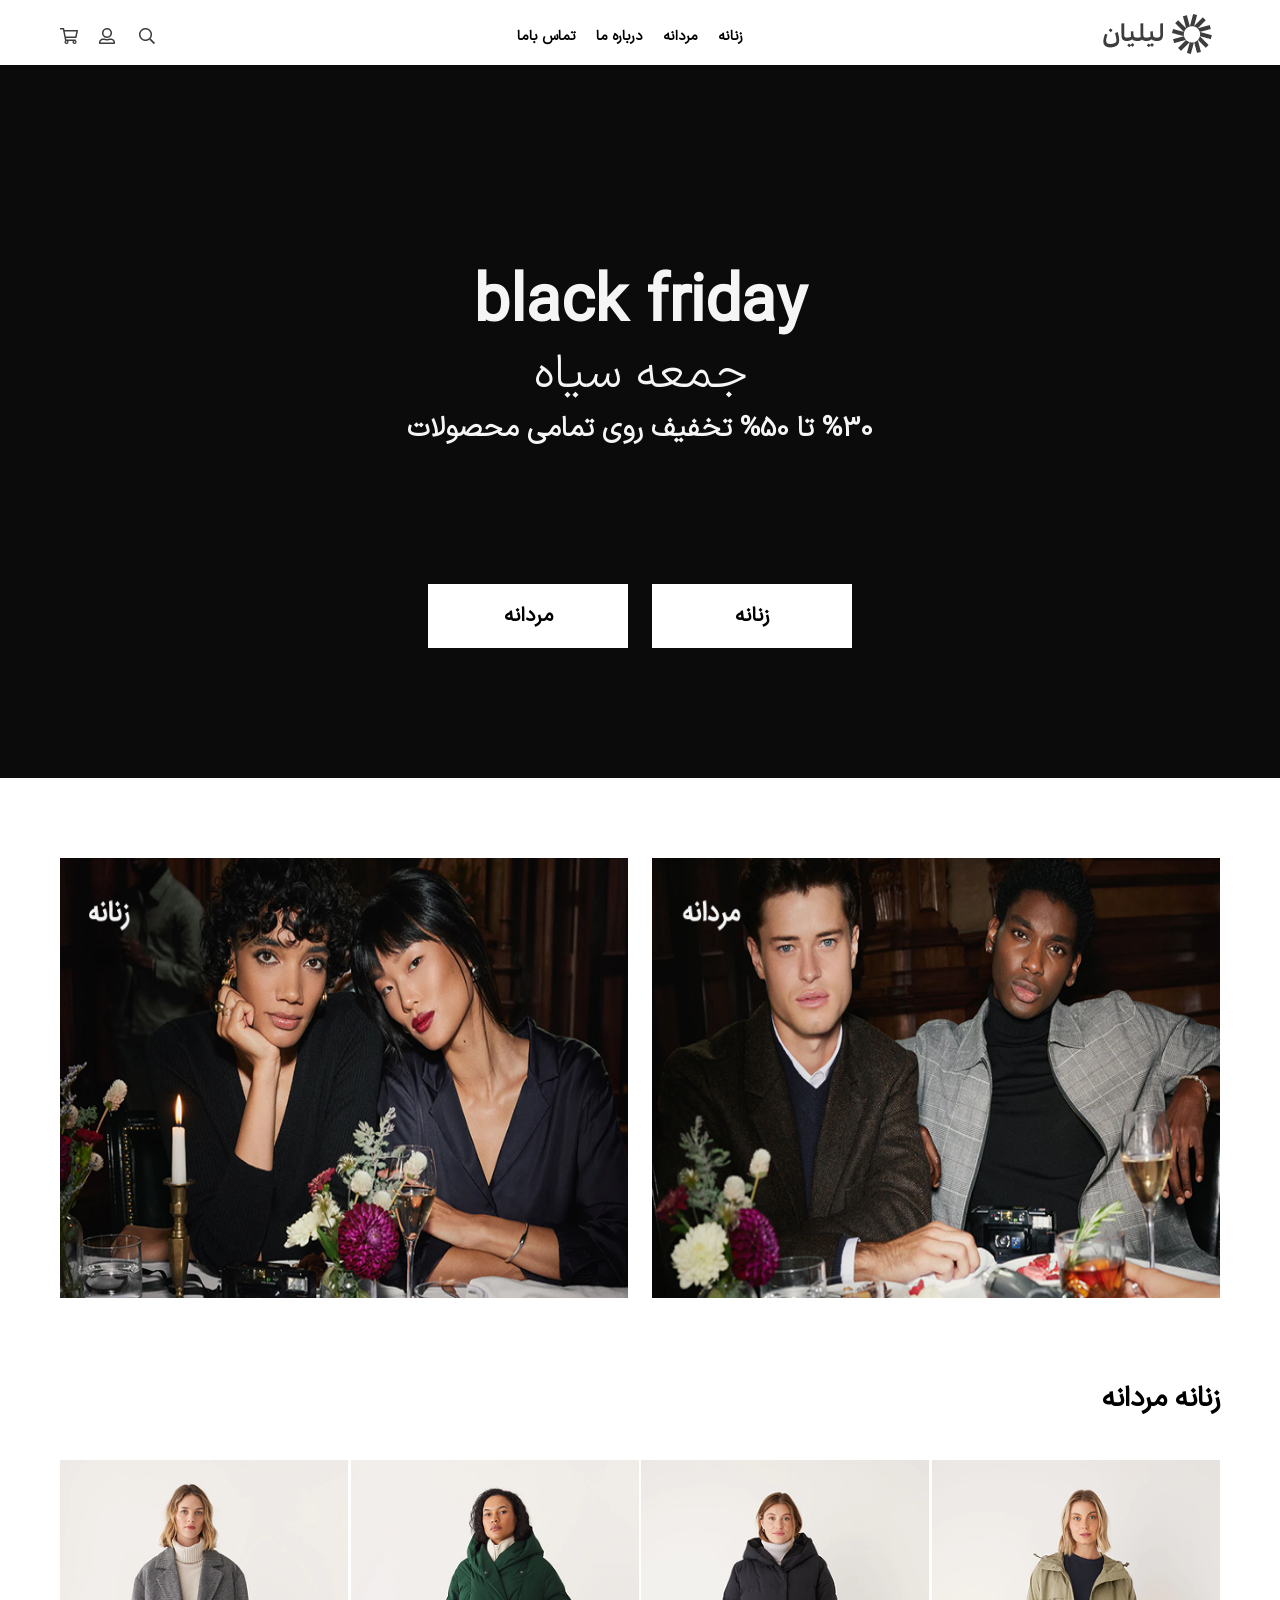
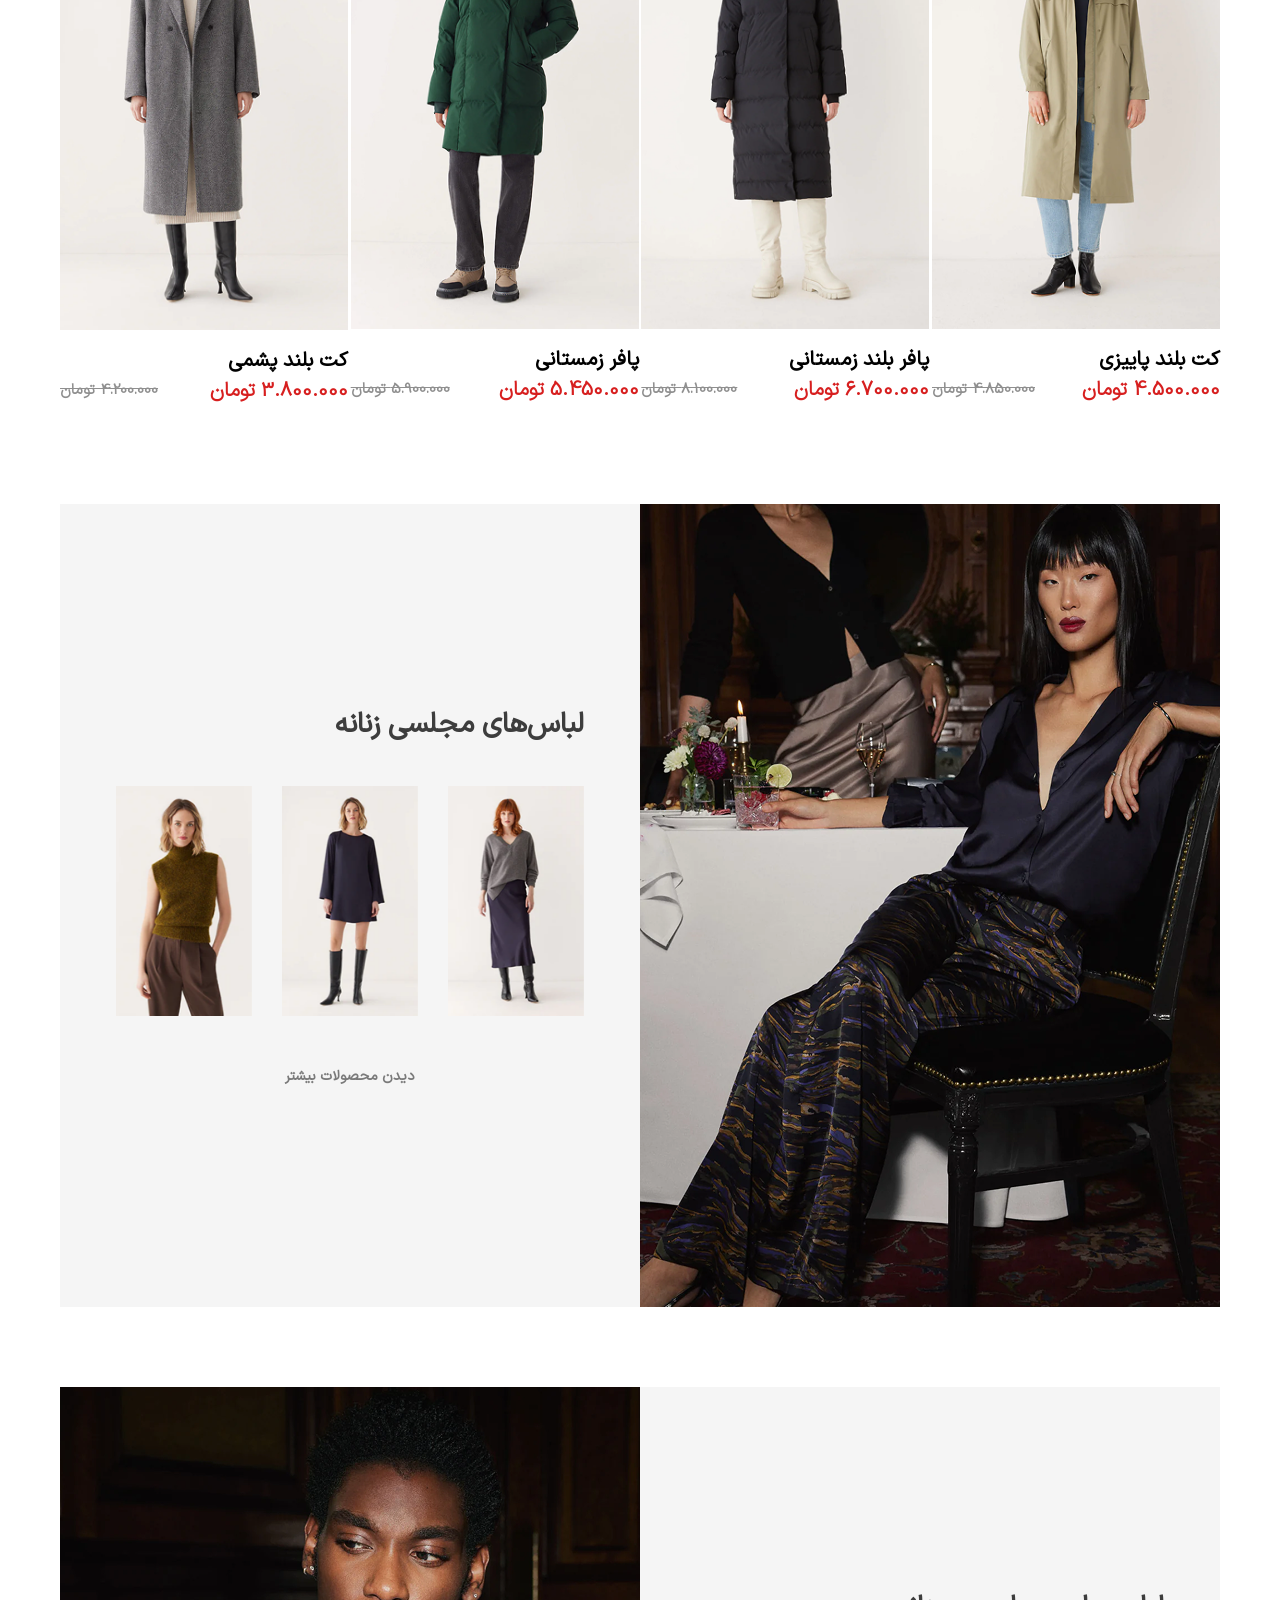
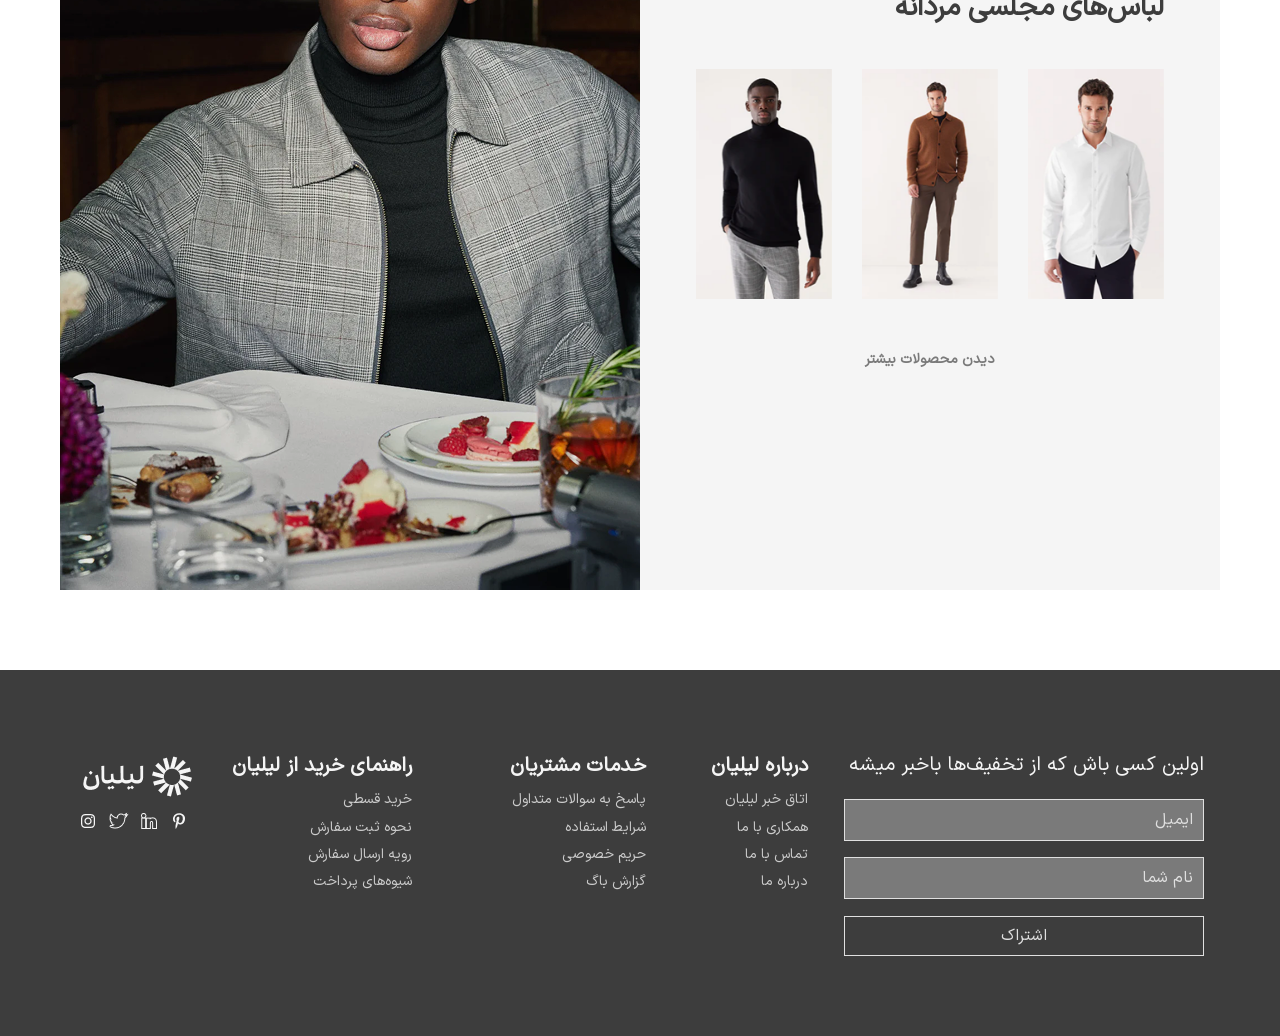
==== commit 97fb9a63: "version-4" ====
--- a/index.html
+++ b/index.html
@@ -208,21 +208,25 @@
       <!-- #endregion black-friday -->
       <!-- #region organize-->
       <div
-        class="w-full desktop:py-20 desktop:px-15 mobile:py-10 mobile:px-5 watch:py-5 watch:px-2.5 mx-auto"
+        class="max-w-450 desktop:py-20 desktop:px-15 mobile:py-10 mobile:px-5 watch:py-5 watch:px-2.5 mx-auto"
       >
         <div
-          class="flex desktop:flex-row justify-between desktop:max-w-450 desktop:gap-x-6 flex-col mx-auto gap-y-5 mb-20"
+          class=" flex desktop:flex-row justify-center desktop:gap-x-6 gap-y-5 flex-col mx-auto mb-20"
         >
           <div>
             <a href="#"
-              ><img src="./src/img/organize/men-organize.png" alt=""
+              ><img
+                class="w-176 h-110 shrink-0"
+                src="./src/img/organize/men-organize.png"
+                alt=""
             /></a>
           </div>
           <div>
             <a href="./woman.html"
               ><img
+                class="w-176 h-110 shrink-0"
                 src="./src/img/organize/women-organize.png
-          "
+      "
                 alt=""
             /></a>
           </div>
@@ -237,7 +241,9 @@
               <div
                 class="w-72 h-141 flex flex-col flex-wrap mobile:gap-y-4 watch:gap-y-2"
               >
-                <div><img src="/src/img/content/picture-1.png" alt="" /></div>
+                <div>
+                  <img src="./src/img/content/picture-1.png" alt="" />
+                </div>
                 <div>
                   <h1
                     class="block font-sans text-[20px] font-bold mobile:mr-0 watch:mr-22"
@@ -264,7 +270,9 @@
               <div
                 class="w-72 h-141 flex flex-col flex-wrap mobile:gap-y-4 watch:gap-y-2"
               >
-                <div><img src="/src/img/content/picture-2.png" alt="" /></div>
+                <div>
+                  <img src="./src/img/content/picture-2.png" alt="" />
+                </div>
                 <div>
                   <h1
                     class="block font-sans text-[20px] font-bold mobile:mr-0 watch:mr-22"
@@ -291,7 +299,9 @@
               <div
                 class="w-72 h-141 flex flex-col flex-wrap mobile:gap-y-4 watch:gap-y-2"
               >
-                <div><img src="/src/img/content/picture-3.png" alt="" /></div>
+                <div>
+                  <img src="./src/img/content/picture-3.png" alt="" />
+                </div>
                 <div>
                   <h1
                     class="block font-sans text-[20px] font-bold mobile:mr-0 watch:mr-22"
@@ -318,7 +328,9 @@
               <div
                 class="w-72 h-141 flex flex-col flex-wrap mobile:gap-y-4 watch:gap-y-2"
               >
-                <div><img src="/src/img/content/picture-4.png" alt="" /></div>
+                <div>
+                  <img src="./src/img/content/picture-4.png" alt="" />
+                </div>
                 <div>
                   <h1
                     class="block font-sans text-[20px] font-bold mobile:mr-0 watch:mr-22"
@@ -348,24 +360,24 @@
         <!-- #region content2-->
         <div class="max-w-450 mx-auto">
           <div
-            class="flex desktop:flex-row desktop:h-165 flex-col desktop:mb-20"
+            class="flex desktop:flex-row desktop:h-200.75 flex-col desktop:mb-20"
           >
             <div class="desktop:w-1/2 w-full">
               <img
-                class="desktop:h-165 w-full object-fill"
+                class="desktop:h-200.75 w-full object-cover"
                 src="./src/img/content2/picture.png"
                 alt=""
               />
             </div>
             <div
-              class="desktop:w-1/2 desktop:px-14 desktop:py-40 flex flex-col w-full bg-[#F5F5F5] desktop:mb-0 mobile:mb-10 mb-5"
+              class="desktop:w-1/2 desktop:px-14 desktop:py-40 flex flex-col desktop:justify-center w-full bg-[#F5F5F5] desktop:mb-0 mobile:mb-10 mb-5"
             >
               <h1
                 class="font-sans text-[28px] font-bold text-[#3D3D3D] leading-10.5 desktop:mb-10 desktop:text-start text-center mobile:my-10 watch:my-5"
               >
                 لباس‌های مجلسی زنانه
               </h1>
-              <div class="carousel w-full h-69.25">
+              <div class="carousel w-full h-80">
                 <!-- Swiper -->
                 <div class="swiper mySwiper mx-auto">
                   <div class="swiper-wrapper">
@@ -403,16 +415,16 @@
         <!-- #endregion content2 -->
         <!-- #region content3-->
         <div class="max-w-450 mx-auto">
-          <div class="flex desktop:flex-row desktop:h-165 flex-col">
+          <div class="flex desktop:flex-row desktop:h-200.75 flex-col">
             <div
-              class="desktop:w-1/2 desktop:px-14 desktop:py-40 flex flex-col w-full bg-[#F5F5F5]"
+              class="desktop:w-1/2 desktop:px-14 desktop:py-40 flex flex-col desktop:justify-center w-full bg-[#F5F5F5]"
             >
               <h1
                 class="font-sans text-[28px] font-bold text-[#3D3D3D] leading-10.5 desktop:mb-10 desktop:text-start text-center mobile:my-10 watch:my-5"
               >
                 لباس‌های مجلسی مردانه
               </h1>
-              <div class="carousel w-full h-69.25">
+              <div class="carousel w-full h-80">
                 <!-- Swiper -->
                 <div class="swiper mySwiper">
                   <div class="swiper-wrapper">
@@ -447,7 +459,7 @@
             </div>
             <div class="desktop:w-1/2 w-full">
               <img
-                class="desktop:h-165 w-full object-fill"
+                class="desktop:h-200.75 w-full object-cover"
                 src="./src/img/content3/picture.png"
                 alt=""
               />
@@ -517,22 +529,22 @@
                 </div>
                 <div class="flex flex-col h-3/4 justify-around">
                   <p
-                    class="mobile::w-fit text-[14px] text-[#CCCCCC] font-sans leading-5.5 mobile:text-start watch:w-full watch:text-center"
+                    class="mobile:w-fit text-[14px] text-[#CCCCCC] font-sans leading-5.5 mobile:text-start watch:w-full watch:text-center"
                   >
                     اتاق خبر لیلیان
                   </p>
                   <p
-                    class="mobile::w-fit text-[14px] text-[#CCCCCC] font-sans leading-5.5 mobile:text-start watch:w-full watch:text-center"
+                    class="mobile:w-fit text-[14px] text-[#CCCCCC] font-sans leading-5.5 mobile:text-start watch:w-full watch:text-center"
                   >
                     همکاری با ما
                   </p>
                   <p
-                    class="mobile::w-fit text-[14px] text-[#CCCCCC] font-sans leading-5.5 mobile:text-start watch:w-full watch:text-center"
+                    class="mobile:w-fit text-[14px] text-[#CCCCCC] font-sans leading-5.5 mobile:text-start watch:w-full watch:text-center"
                   >
                     تماس با ما
                   </p>
                   <p
-                    class="mobile::w-fit text-[14px] text-[#CCCCCC] font-sans leading-5.5 mobile:text-start watch:w-full watch:text-center"
+                    class="mobile:w-fit text-[14px] text-[#CCCCCC] font-sans leading-5.5 mobile:text-start watch:w-full watch:text-center"
                   >
                     درباره ما
                   </p>
@@ -548,22 +560,22 @@
                 </div>
                 <div class="flex flex-col h-3/4 justify-around">
                   <p
-                    class="mobile::w-fit text-[14px] text-[#CCCCCC] font-sans leading-5.5 mobile:text-start watch:w-full watch:text-center"
+                    class="mobile:w-fit text-[14px] text-[#CCCCCC] font-sans leading-5.5 mobile:text-start watch:w-full watch:text-center"
                   >
                     پاسخ به سوالات متداول
                   </p>
                   <p
-                    class="mobile::w-fit text-[14px] text-[#CCCCCC] font-sans leading-5.5 mobile:text-start watch:w-full watch:text-center"
+                    class="mobile:w-fit text-[14px] text-[#CCCCCC] font-sans leading-5.5 mobile:text-start watch:w-full watch:text-center"
                   >
                     شرایط استفاده
                   </p>
                   <p
-                    class="mobile::w-fit text-[14px] text-[#CCCCCC] font-sans leading-5.5 mobile:text-start watch:w-full watch:text-center"
+                    class="mobile:w-fit text-[14px] text-[#CCCCCC] font-sans leading-5.5 mobile:text-start watch:w-full watch:text-center"
                   >
                     حریم خصوصی
                   </p>
                   <p
-                    class="mobile::w-fit text-[14px] text-[#CCCCCC] font-sans leading-5.5 mobile:text-start watch:w-full watch:text-center"
+                    class="mobile:w-fit text-[14px] text-[#CCCCCC] font-sans leading-5.5 mobile:text-start watch:w-full watch:text-center"
                   >
                     گزارش باگ
                   </p>
@@ -581,22 +593,22 @@
                 </div>
                 <div class="flex flex-col h-3/4 justify-around">
                   <p
-                    class="mobile::w-fit text-[14px] text-[#CCCCCC] font-sans leading-5.5 mobile:text-start watch:w-full watch:text-center"
+                    class="mobile:w-fit text-[14px] text-[#CCCCCC] font-sans leading-5.5 mobile:text-start watch:w-full watch:text-center"
                   >
                     خرید قسطی
                   </p>
                   <p
-                    class="mobile::w-fit text-[14px] text-[#CCCCCC] font-sans leading-5.5 mobile:text-start watch:w-full watch:text-center"
+                    class="mobile:w-fit text-[14px] text-[#CCCCCC] font-sans leading-5.5 mobile:text-start watch:w-full watch:text-center"
                   >
                     نحوه ثبت سفارش
                   </p>
                   <p
-                    class="mobile::w-fit text-[14px] text-[#CCCCCC] font-sans leading-5.5 mobile:text-start watch:w-full watch:text-center"
+                    class="mobile:w-fit text-[14px] text-[#CCCCCC] font-sans leading-5.5 mobile:text-start watch:w-full watch:text-center"
                   >
                     رویه ارسال سفارش
                   </p>
                   <p
-                    class="mobile::w-fit text-[14px] text-[#CCCCCC] font-sans leading-5.5 mobile:text-start watch:w-full watch:text-center"
+                    class="mobile:w-fit text-[14px] text-[#CCCCCC] font-sans leading-5.5 mobile:text-start watch:w-full watch:text-center"
                   >
                     شیوه‌های پرداخت
                   </p>
--- a/src/css/output.css
+++ b/src/css/output.css
@@ -6,11 +6,6 @@
     --font-sans: sans;
     --font-mono: ui-monospace, SFMono-Regular, Menlo, Monaco, Consolas, "Liberation Mono",
       "Courier New", monospace;
-    --color-amber-600: oklch(66.6% 0.179 58.318);
-    --color-amber-900: oklch(41.4% 0.112 45.904);
-    --color-pink-600: oklch(59.2% 0.249 0.584);
-    --color-pink-800: oklch(45.9% 0.187 3.815);
-    --color-pink-900: oklch(40.8% 0.153 2.432);
     --color-stone-300: oklch(86.9% 0.005 56.366);
     --color-stone-900: oklch(21.6% 0.006 56.043);
     --color-white: #fff;
@@ -174,14 +169,44 @@
   }
 }
 @layer utilities {
+  .visible {
+    visibility: visible;
+  }
   .absolute {
     position: absolute;
   }
   .relative {
     position: relative;
   }
-  .mx-1 {
-    margin-inline: var(--spacing);
+  .static {
+    position: static;
+  }
+  .container {
+    width: 100%;
+    @media (width >= 162px) {
+      max-width: 162px;
+    }
+    @media (width >= 310px) {
+      max-width: 310px;
+    }
+    @media (width >= 1000px) {
+      max-width: 1000px;
+    }
+    @media (width >= 40rem) {
+      max-width: 40rem;
+    }
+    @media (width >= 48rem) {
+      max-width: 48rem;
+    }
+    @media (width >= 64rem) {
+      max-width: 64rem;
+    }
+    @media (width >= 80rem) {
+      max-width: 80rem;
+    }
+    @media (width >= 96rem) {
+      max-width: 96rem;
+    }
   }
   .mx-auto {
     margin-inline: auto;
@@ -192,15 +217,9 @@
   .-mt-1 {
     margin-top: calc(var(--spacing) * -1);
   }
-  .mt-4 {
-    margin-top: calc(var(--spacing) * 4);
-  }
   .mt-6 {
     margin-top: calc(var(--spacing) * 6);
   }
-  .mt-10 {
-    margin-top: calc(var(--spacing) * 10);
-  }
   .mt-12 {
     margin-top: calc(var(--spacing) * 12);
   }
@@ -210,9 +229,6 @@
   .mt-20 {
     margin-top: calc(var(--spacing) * 20);
   }
-  .mt-auto {
-    margin-top: auto;
-  }
   .mb-5 {
     margin-bottom: calc(var(--spacing) * 5);
   }
@@ -228,6 +244,12 @@
   .flex {
     display: flex;
   }
+  .grid {
+    display: grid;
+  }
+  .hidden {
+    display: none;
+  }
   .inline-flex {
     display: inline-flex;
   }
@@ -270,24 +292,18 @@
   .h-24\.5 {
     height: calc(var(--spacing) * 24.5);
   }
-  .h-30 {
-    height: calc(var(--spacing) * 30);
-  }
-  .h-34\.5 {
-    height: calc(var(--spacing) * 34.5);
-  }
   .h-69\.25 {
     height: calc(var(--spacing) * 69.25);
   }
+  .h-80 {
+    height: calc(var(--spacing) * 80);
+  }
+  .h-110 {
+    height: calc(var(--spacing) * 110);
+  }
   .h-141 {
     height: calc(var(--spacing) * 141);
   }
-  .h-145 {
-    height: calc(var(--spacing) * 145);
-  }
-  .h-162 {
-    height: calc(var(--spacing) * 162);
-  }
   .h-\[0\.5px\] {
     height: 0.5px;
   }
@@ -324,20 +340,11 @@
   .w-40 {
     width: calc(var(--spacing) * 40);
   }
-  .w-63\.5 {
-    width: calc(var(--spacing) * 63.5);
-  }
-  .w-68\.25 {
-    width: calc(var(--spacing) * 68.25);
-  }
   .w-72 {
     width: calc(var(--spacing) * 72);
   }
-  .w-79\.5 {
-    width: calc(var(--spacing) * 79.5);
-  }
-  .w-330 {
-    width: calc(var(--spacing) * 330);
+  .w-180 {
+    width: calc(var(--spacing) * 180);
   }
   .w-fit {
     width: fit-content;
@@ -354,6 +361,9 @@
   .cursor-pointer {
     cursor: pointer;
   }
+  .resize {
+    resize: both;
+  }
   .flex-col {
     flex-direction: column;
   }
@@ -375,9 +385,6 @@
   .justify-center {
     justify-content: center;
   }
-  .justify-start {
-    justify-content: flex-start;
-  }
   .gap-0\.5 {
     gap: calc(var(--spacing) * 0.5);
   }
@@ -392,9 +399,6 @@
   }
   .gap-3 {
     gap: calc(var(--spacing) * 3);
-  }
-  .gap-3\.5 {
-    gap: calc(var(--spacing) * 3.5);
   }
   .gap-4 {
     gap: calc(var(--spacing) * 4);
@@ -437,25 +441,15 @@
     border-style: var(--tw-border-style);
     border-width: 0.5px;
   }
-  .border-t {
-    border-top-style: var(--tw-border-style);
-    border-top-width: 1px;
-  }
   .border-\[\#3D3D3D\] {
     border-color: #3D3D3D;
   }
-  .border-\[\#B8B8B8\] {
-    border-color: #B8B8B8;
-  }
   .border-\[\#CCCCCC\] {
     border-color: #CCCCCC;
   }
   .border-\[\#E0E0E0\] {
     border-color: #E0E0E0;
   }
-  .border-stone-300 {
-    border-color: var(--color-stone-300);
-  }
   .bg-\[\#0B0B0B\] {
     background-color: #0B0B0B;
   }
@@ -480,9 +474,6 @@
   .bg-\[\#F5F5F5\] {
     background-color: #F5F5F5;
   }
-  .bg-amber-900 {
-    background-color: var(--color-amber-900);
-  }
   .bg-transparent {
     background-color: transparent;
   }
@@ -516,9 +507,6 @@
   .py-7\.5 {
     padding-block: calc(var(--spacing) * 7.5);
   }
-  .pt-6 {
-    padding-top: calc(var(--spacing) * 6);
-  }
   .pt-8 {
     padding-top: calc(var(--spacing) * 8);
   }
@@ -530,9 +518,6 @@
   }
   .pb-10 {
     padding-bottom: calc(var(--spacing) * 10);
-  }
-  .pl-6\.5 {
-    padding-left: calc(var(--spacing) * 6.5);
   }
   .text-center {
     text-align: center;
@@ -688,6 +673,9 @@
     --tw-outline-style: none;
     outline-style: none;
   }
+  .backface-hidden {
+    backface-visibility: hidden;
+  }
   .peer-checked\:border-stone-900:is(:where(.peer):checked ~ *) {
     border-color: var(--color-stone-900);
   }
@@ -739,9 +727,6 @@
     .watch\:mt-3 {
       margin-top: calc(var(--spacing) * 3);
     }
-    .watch\:mt-4 {
-      margin-top: calc(var(--spacing) * 4);
-    }
     .watch\:mt-9 {
       margin-top: calc(var(--spacing) * 9);
     }
@@ -763,9 +748,6 @@
     .watch\:h-6 {
       height: calc(var(--spacing) * 6);
     }
-    .watch\:h-7 {
-      height: calc(var(--spacing) * 7);
-    }
     .watch\:h-85 {
       height: calc(var(--spacing) * 85);
     }
@@ -781,9 +763,6 @@
     .watch\:w-6 {
       width: calc(var(--spacing) * 6);
     }
-    .watch\:w-7 {
-      width: calc(var(--spacing) * 7);
-    }
     .watch\:w-10 {
       width: calc(var(--spacing) * 10);
     }
@@ -814,12 +793,6 @@
     .watch\:justify-center {
       justify-content: center;
     }
-    .watch\:justify-start {
-      justify-content: flex-start;
-    }
-    .watch\:gap-0\.75 {
-      gap: calc(var(--spacing) * 0.75);
-    }
     .watch\:gap-3 {
       gap: calc(var(--spacing) * 3);
     }
@@ -835,12 +808,6 @@
     .watch\:p-4 {
       padding: calc(var(--spacing) * 4);
     }
-    .watch\:px-0 {
-      padding-inline: 0px;
-    }
-    .watch\:px-0\.5 {
-      padding-inline: calc(var(--spacing) * 0.5);
-    }
     .watch\:px-1 {
       padding-inline: var(--spacing);
     }
@@ -886,24 +853,15 @@
     .watch\:pb-15 {
       padding-bottom: calc(var(--spacing) * 15);
     }
-    .watch\:pl-0 {
-      padding-left: 0px;
-    }
     .watch\:text-center {
       text-align: center;
     }
     .watch\:text-\[9px\] {
       font-size: 9px;
     }
-    .watch\:text-\[10px\] {
-      font-size: 10px;
-    }
     .watch\:text-\[12px\] {
       font-size: 12px;
     }
-    .watch\:text-\[15px\] {
-      font-size: 15px;
-    }
     .watch\:text-\[16px\] {
       font-size: 16px;
     }
@@ -912,9 +870,6 @@
     }
     .watch\:text-\[20px\] {
       font-size: 20px;
-    }
-    .watch\:text-\[22px\] {
-      font-size: 22px;
     }
     .watch\:leading-6 {
       --tw-leading: calc(var(--spacing) * 6);
@@ -982,9 +937,6 @@
     .mobile\:mb-35\.25 {
       margin-bottom: calc(var(--spacing) * 35.25);
     }
-    .mobile\:h-6 {
-      height: calc(var(--spacing) * 6);
-    }
     .mobile\:h-8 {
       height: calc(var(--spacing) * 8);
     }
@@ -1003,9 +955,6 @@
     .mobile\:h-35 {
       height: calc(var(--spacing) * 35);
     }
-    .mobile\:h-36 {
-      height: calc(var(--spacing) * 36);
-    }
     .mobile\:h-141 {
       height: calc(var(--spacing) * 141);
     }
@@ -1024,9 +973,6 @@
     .mobile\:w-1\/3 {
       width: calc(1 / 3 * 100%);
     }
-    .mobile\:w-6 {
-      width: calc(var(--spacing) * 6);
-    }
     .mobile\:w-8 {
       width: calc(var(--spacing) * 8);
     }
@@ -1060,9 +1006,6 @@
     .mobile\:w-90 {
       width: calc(var(--spacing) * 90);
     }
-    .mobile\:w-\[310px\] {
-      width: 310px;
-    }
     .mobile\:w-auto {
       width: auto;
     }
@@ -1126,12 +1069,6 @@
     .mobile\:px-5 {
       padding-inline: calc(var(--spacing) * 5);
     }
-    .mobile\:py-2 {
-      padding-block: calc(var(--spacing) * 2);
-    }
-    .mobile\:py-3 {
-      padding-block: calc(var(--spacing) * 3);
-    }
     .mobile\:py-10 {
       padding-block: calc(var(--spacing) * 10);
     }
@@ -1167,12 +1104,6 @@
     }
     .mobile\:pb-15 {
       padding-bottom: calc(var(--spacing) * 15);
-    }
-    .mobile\:pl-6\.5 {
-      padding-left: calc(var(--spacing) * 6.5);
-    }
-    .mobile\:text-center {
-      text-align: center;
     }
     .mobile\:text-start {
       text-align: start;
@@ -1247,9 +1178,6 @@
     .desktop\:h-22 {
       height: calc(var(--spacing) * 22);
     }
-    .desktop\:h-35 {
-      height: calc(var(--spacing) * 35);
-    }
     .desktop\:h-91\.5 {
       height: calc(var(--spacing) * 91.5);
     }
@@ -1265,8 +1193,8 @@
     .desktop\:h-165 {
       height: calc(var(--spacing) * 165);
     }
-    .desktop\:h-169 {
-      height: calc(var(--spacing) * 169);
+    .desktop\:h-200\.75 {
+      height: calc(var(--spacing) * 200.75);
     }
     .desktop\:w-1\/2 {
       width: calc(1 / 2 * 100%);
@@ -1280,9 +1208,6 @@
     .desktop\:w-58\.75 {
       width: calc(var(--spacing) * 58.75);
     }
-    .desktop\:w-63\.5 {
-      width: calc(var(--spacing) * 63.5);
-    }
     .desktop\:w-67\.5 {
       width: calc(var(--spacing) * 67.5);
     }
@@ -1379,17 +1304,11 @@
     .desktop\:pt-8 {
       padding-top: calc(var(--spacing) * 8);
     }
-    .desktop\:pt-14 {
-      padding-top: calc(var(--spacing) * 14);
-    }
     .desktop\:pb-3 {
       padding-bottom: calc(var(--spacing) * 3);
     }
     .desktop\:pb-20 {
       padding-bottom: calc(var(--spacing) * 20);
-    }
-    .desktop\:pl-6\.5 {
-      padding-left: calc(var(--spacing) * 6.5);
     }
     .desktop\:text-start {
       text-align: start;
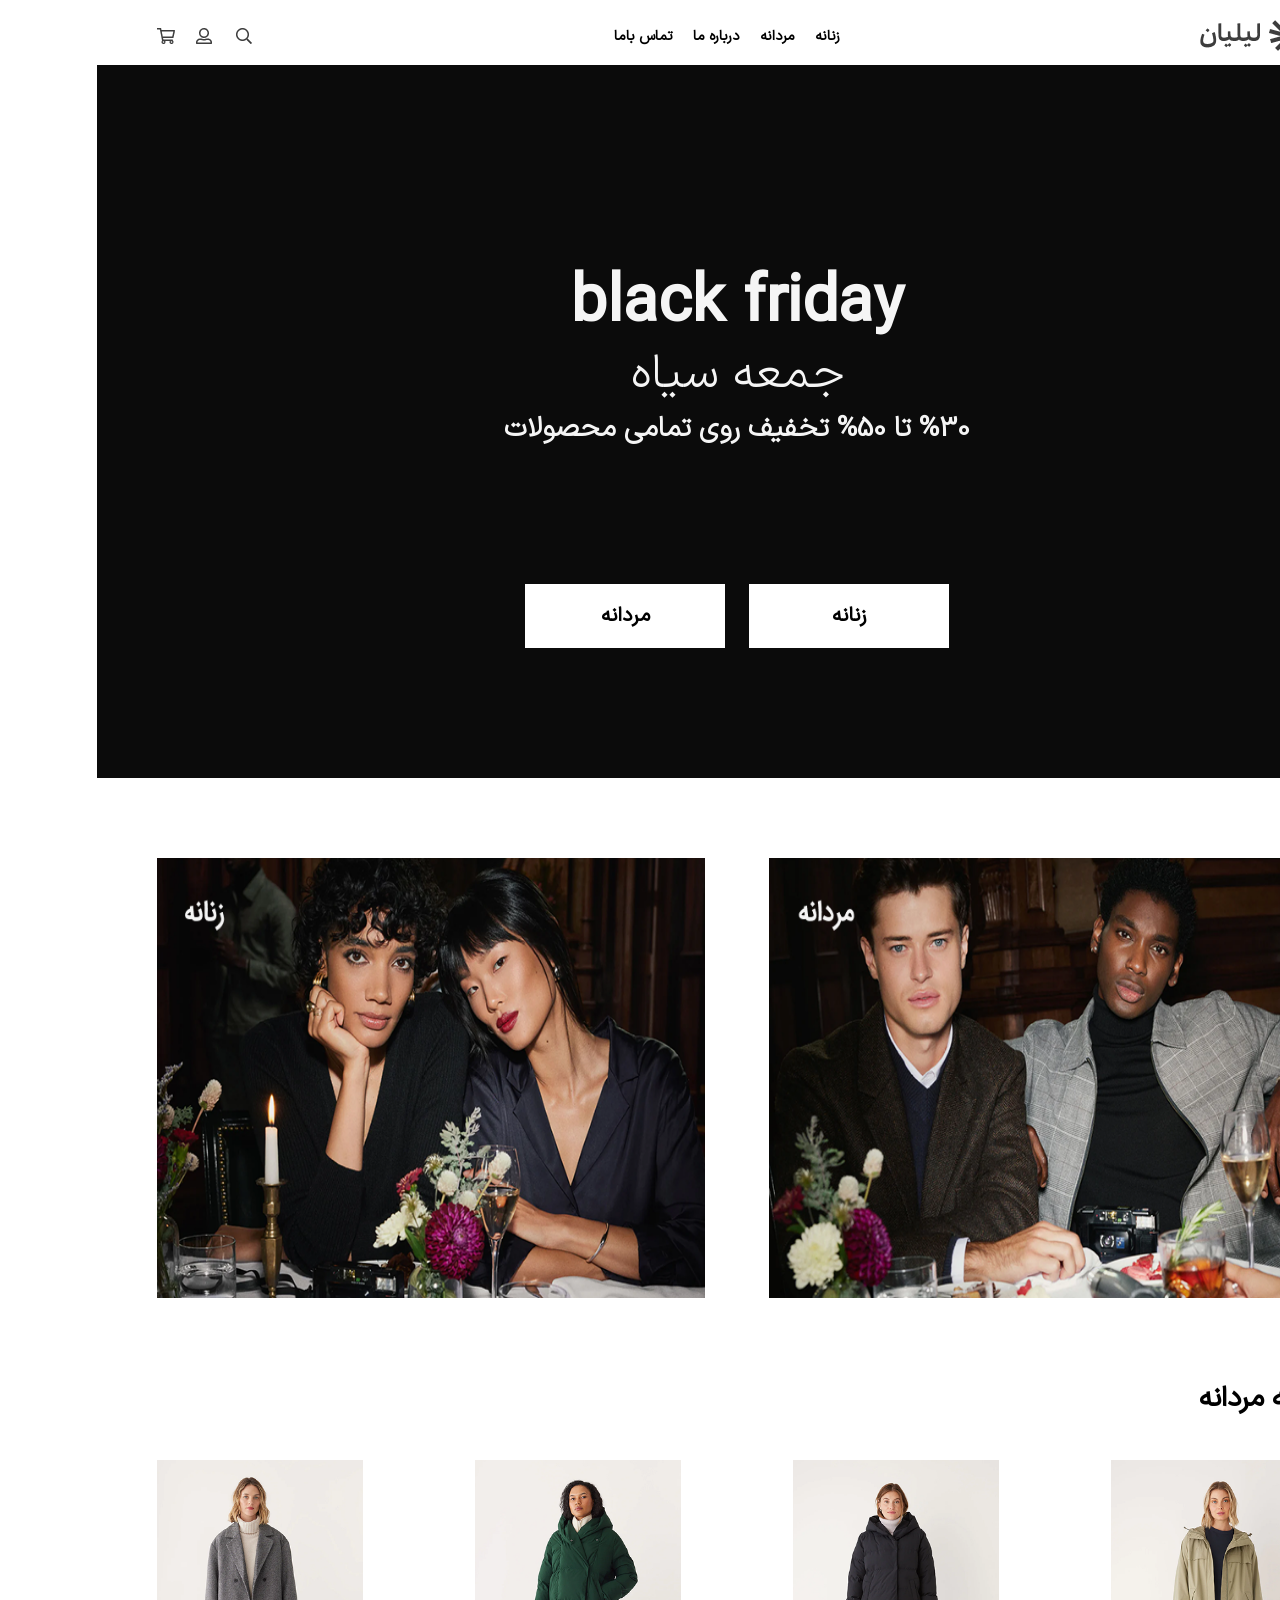
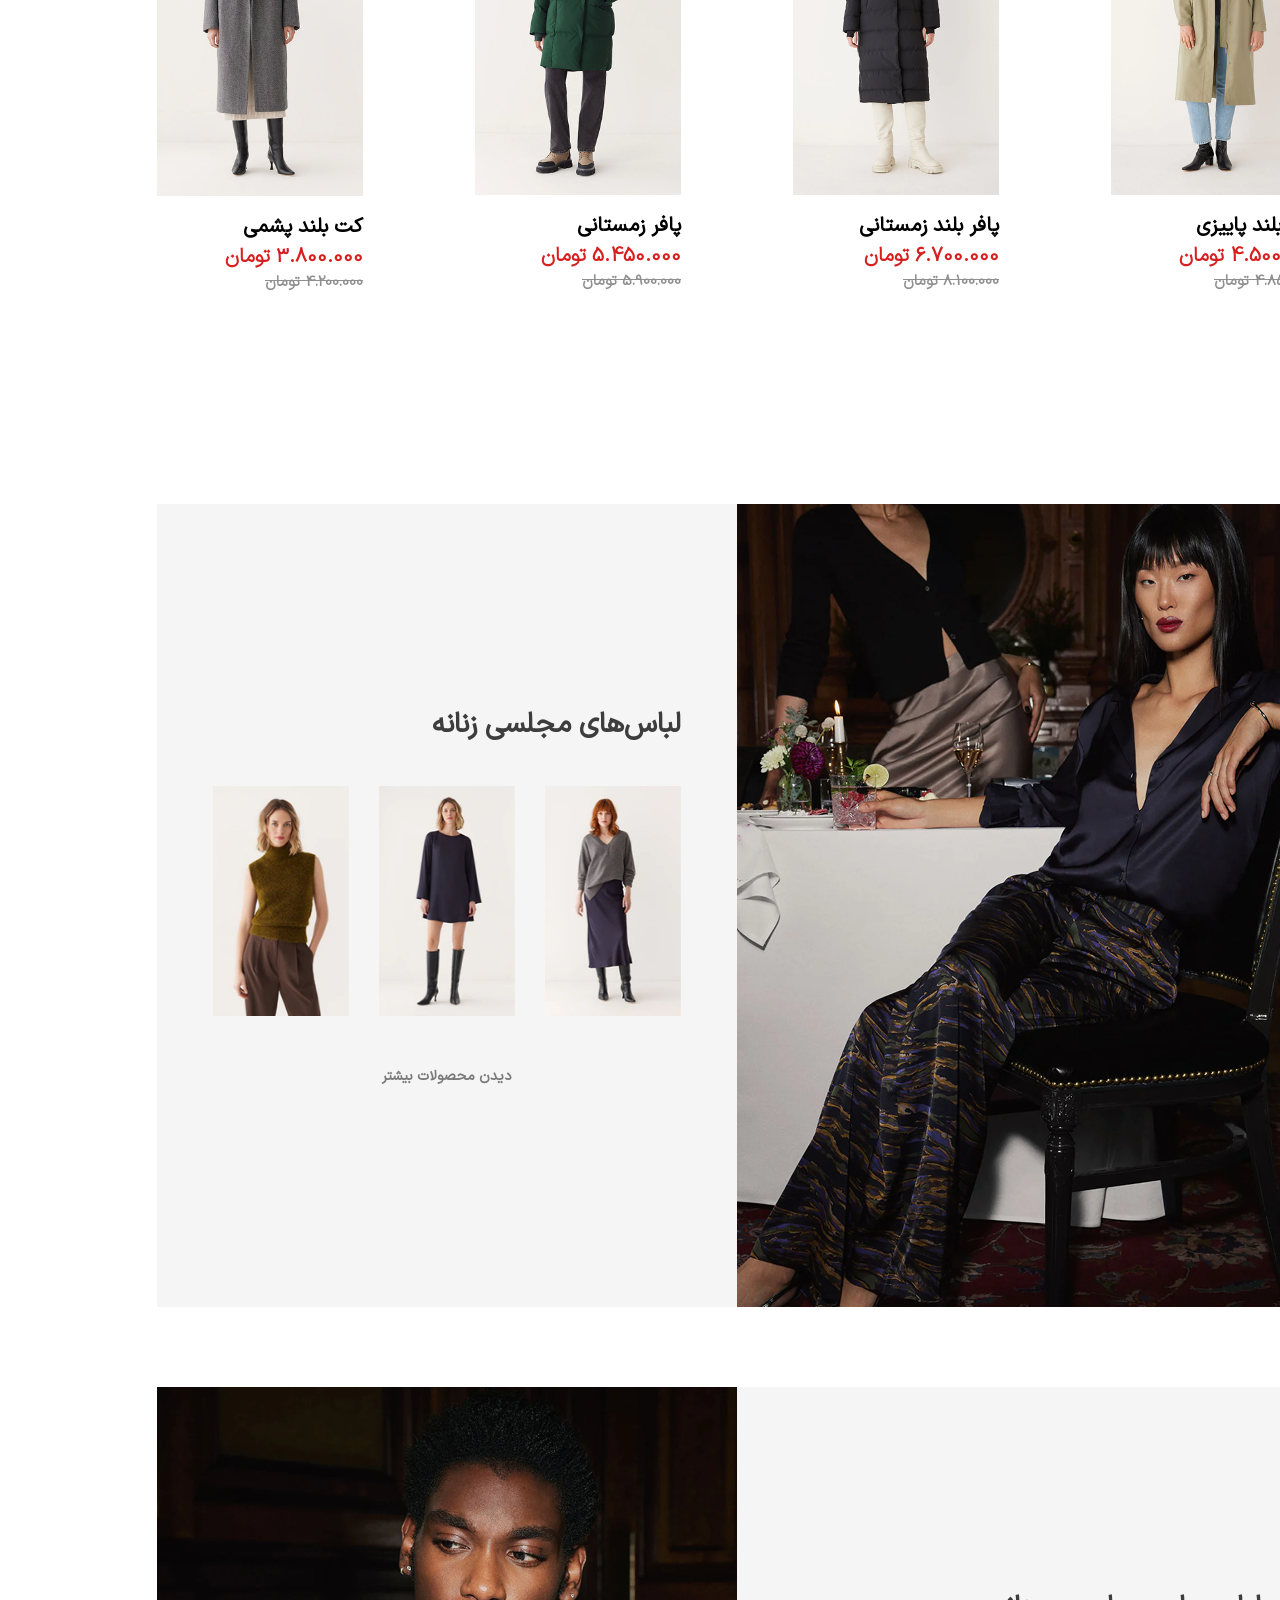
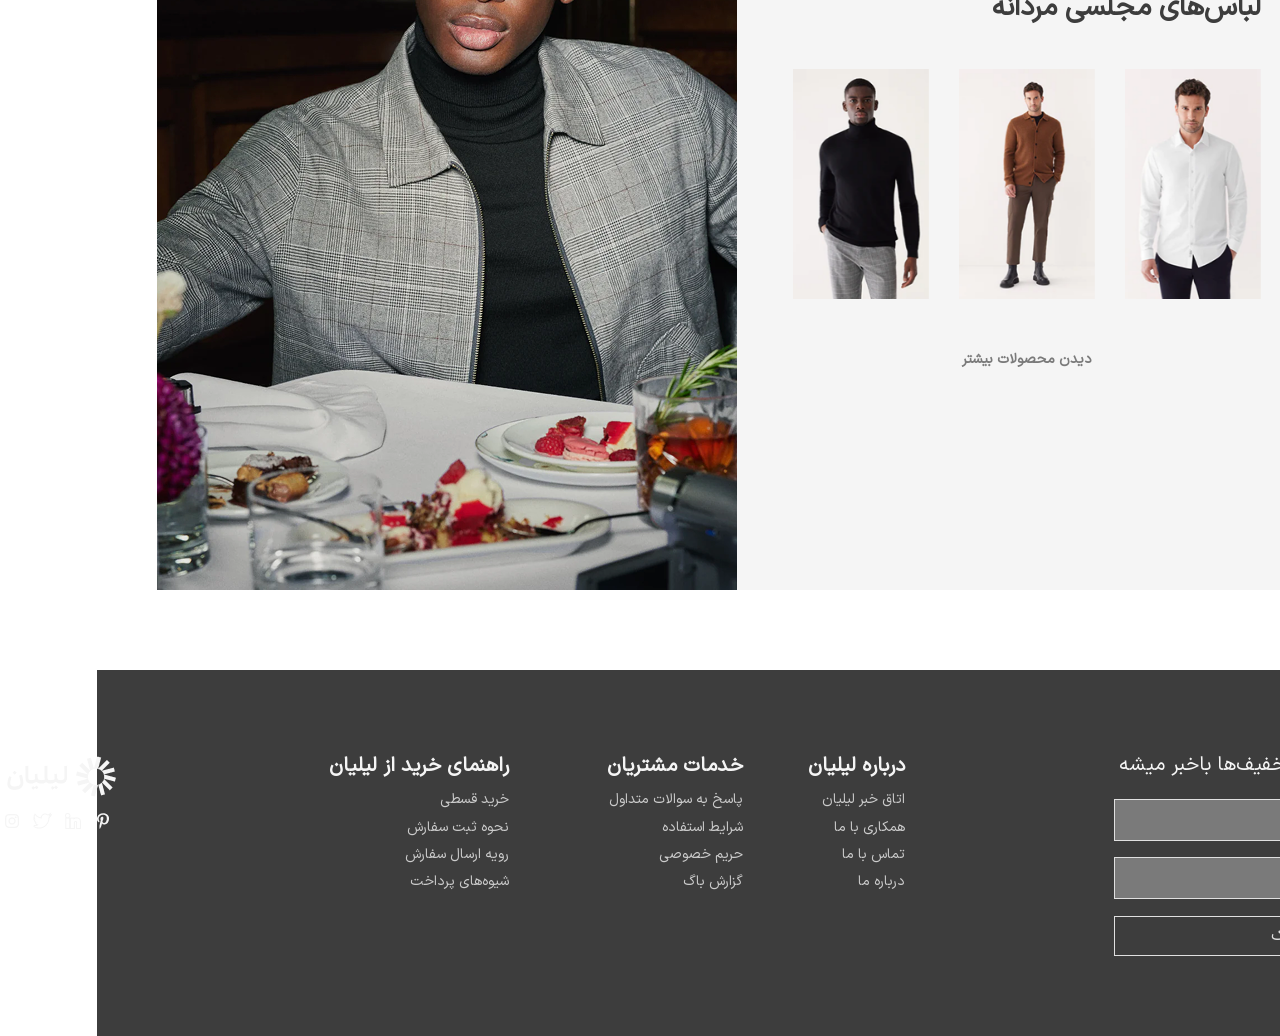
==== commit 31b38183: "version-6" ====
--- a/index.html
+++ b/index.html
@@ -12,7 +12,7 @@
     <div class="w-full">
       <!-- #region menu -->
       <div
-        class="desktop:max-w-450 desktop:mx-auto desktop:gap-y-0 desktop:px-15 desktop:h-16.25 flex flex-wrap desktop:flex-row desktop:justify-between desktop:mb-0 mobile:h-auto mobile:flex-row mobile:gap-y-5 mobile:relative mobile:mb-4 watch:h-auto watch:flex-col items-center watch:pt-1.5 watch:mb-2"
+        class="desktop:max-w-400 desktop:mx-auto desktop:gap-y-0 desktop:px-15 desktop:h-16.25 flex flex-wrap desktop:flex-row desktop:justify-between desktop:mb-0 mobile:h-auto mobile:flex-row mobile:gap-y-5 mobile:relative mobile:mb-4 watch:h-auto watch:flex-col items-center watch:pt-1.5 watch:mb-2"
       >
         <div
           class="flex desktop:items-center justify-center desktop:w-fit mobile:w-fit mobile:pt-2 desktop:pb-3 mobile:pr-2 watch:w-fit watch:flex-col watch:flex-wrap"
@@ -156,62 +156,60 @@
       </div>
       <!-- #endregion menu -->
       <!-- #region black-friday -->
-      <div class="max-w-450 mx-auto">
+      <div
+        class="w-full bg-[#0B0B0B] mobile:h-178.25 h-auto flex justify-center items-center flex-col"
+      >
+        <!-- part 1 -->
         <div
-          class="w-full bg-[#0B0B0B] mobile:h-178.25 h-auto flex justify-center items-center flex-col"
+          class="flex flex-col gap-y-4 justify-center items-center mobile:mb-35.25 mt-20 mb-20"
         >
-          <!-- part 1 -->
-          <div
-            class="flex flex-col gap-y-4 justify-center items-center mobile:mb-35.25 mt-20 mb-20"
+          <div class="">
+            <h1
+              class="font-sans mobile:text-[64px] font-bold text-[#F5F5F5] leading-15 text-[30px]"
+            >
+              black friday
+            </h1>
+          </div>
+          <div class="">
+            <h2
+              class="font-sans-num mobile:text-[48px] text-[#F5F5F5] leading-12 text-[26px]"
+            >
+              جمعه سیاه
+            </h2>
+          </div>
+          <div class="">
+            <h2
+              class="font-sans-num text-center desktop:text-[28px] font-bold text-[#F5F5F5] leading-7 mobile:text-[24px] text-[20px]"
+            >
+              %30 تا 50% تخفیف روی تمامی محصولات
+            </h2>
+          </div>
+        </div>
+        <!-- part 1 -->
+        <!-- part 2 -->
+        <div
+          class="flex desktop:justify-center items-center desktop:flex-row watch:flex-col gap-x-6 gap-y-2 mobile:mb-0 mb-10"
+        >
+          <a
+            class="inline-flex mobile:w-50 mobile:h-16 w-40 h-12 bg-white justify-center items-center font-sans font-bold text-[3D3D3D] text-[20px] leading-8"
+            href="./woman.html"
+            >زنانه</a
           >
-            <div class="">
-              <h1
-                class="font-sans mobile:text-[64px] font-bold text-[#F5F5F5] leading-15 text-[30px]"
-              >
-                black friday
-              </h1>
-            </div>
-            <div class="">
-              <h2
-                class="font-sans-num mobile:text-[48px] text-[#F5F5F5] leading-12 text-[26px]"
-              >
-                جمعه سیاه
-              </h2>
-            </div>
-            <div class="">
-              <h2
-                class="font-sans-num text-center desktop:text-[28px] font-bold text-[#F5F5F5] leading-7 mobile:text-[24px] text-[20px]"
-              >
-                %30 تا 50% تخفیف روی تمامی محصولات
-              </h2>
-            </div>
-          </div>
-          <!-- part 1 -->
-          <!-- part 2 -->
-          <div
-            class="flex desktop:justify-center items-center desktop:flex-row watch:flex-col gap-x-6 gap-y-2 mobile:mb-0 mb-10"
+          <a
+            class="inline-flex mobile:w-50 mobile:h-16 w-40 h-12 bg-white justify-center items-center font-sans font-bold text-[3D3D3D] text-[20px] leading-8"
+            href="#"
+            >مردانه</a
           >
-            <a
-              class="inline-flex mobile:w-50 mobile:h-16 w-40 h-12 bg-white justify-center items-center font-sans font-bold text-[3D3D3D] text-[20px] leading-8"
-              href="./woman.html"
-              >زنانه</a
-            >
-            <a
-              class="inline-flex mobile:w-50 mobile:h-16 w-40 h-12 bg-white justify-center items-center font-sans font-bold text-[3D3D3D] text-[20px] leading-8"
-              href="#"
-              >مردانه</a
-            >
-          </div>
-          <!-- part 2 -->
-        </div>
+        </div>
+        <!-- part 2 -->
       </div>
       <!-- #endregion black-friday -->
       <!-- #region organize-->
       <div
-        class="max-w-450 desktop:py-20 desktop:px-15 mobile:py-10 mobile:px-5 watch:py-5 watch:px-2.5 mx-auto"
+        class="max-w-400 desktop:py-20 desktop:px-15 mobile:py-10 mobile:px-5 watch:py-5 watch:px-2.5 mx-auto"
       >
         <div
-          class=" flex desktop:flex-row justify-center desktop:gap-x-6 gap-y-5 flex-col mx-auto mb-20"
+          class="flex desktop:flex-row justify-center desktop:gap-x-16 gap-y-5 flex-col mx-auto mb-20"
         >
           <div>
             <a href="#"
@@ -232,11 +230,11 @@
           </div>
         </div>
         <!-- #region content-->
-        <div class="max-w-450 mx-auto">
+        <div class="max-w-400 mx-auto">
           <div>
             <h1 class="font-sans text-[28px] font-bold mb-10">زنانه مردانه</h1>
             <div
-              class="flex desktop:flex-row desktop:justify-between flex-col items-center mobile:pb-0 watch:pb-15 desktop:pb-20"
+              class="flex desktop:flex-row desktop:justify-center gap-28 flex-col items-center mobile:pb-0 watch:pb-15 desktop:pb-20"
             >
               <div
                 class="w-72 h-141 flex flex-col flex-wrap mobile:gap-y-4 watch:gap-y-2"
@@ -358,7 +356,7 @@
         </div>
         <!-- #endregion content-->
         <!-- #region content2-->
-        <div class="max-w-450 mx-auto">
+        <div class="max-w-400 mx-auto">
           <div
             class="flex desktop:flex-row desktop:h-200.75 flex-col desktop:mb-20"
           >
@@ -414,7 +412,7 @@
         </div>
         <!-- #endregion content2 -->
         <!-- #region content3-->
-        <div class="max-w-450 mx-auto">
+        <div class="max-w-400 mx-auto">
           <div class="flex desktop:flex-row desktop:h-200.75 flex-col">
             <div
               class="desktop:w-1/2 desktop:px-14 desktop:py-40 flex flex-col desktop:justify-center w-full bg-[#F5F5F5]"
@@ -470,168 +468,164 @@
       </div>
       <!-- #endregion organize -->
       <!-- #region footer-->
-      <div class="max-w-450 mx-auto">
+      <div
+        class="w-full desktop:h-91.5 mobile:h-auto bg-[#3D3D3D] flex desktop:flex-row justify-center desktop:py-20 desktop:px-19 flex-col"
+      >
         <div
-          class="w-full desktop:h-91.5 mobile:h-auto bg-[#3D3D3D] flex desktop:flex-row justify-center desktop:py-20 desktop:px-19 flex-col"
+          class="max-w-500 flex desktop:flex-row desktop:justify-between desktop:gap-44 desktop:items-stretch flex-col items-center mobile:relative"
         >
+          <!-- footer first -->
           <div
-            class="w-full flex desktop:flex-row desktop:justify-between desktop:items-stretch flex-col items-center mobile:relative"
+            class="mobile:w-90 h-auto flex flex-col justify-between desktop:gap-0 mobile:gap-y-10"
           >
-            <!-- footer first -->
-            <div
-              class="mobile:w-90 h-auto flex flex-col justify-between desktop:gap-0 mobile:gap-y-10"
-            >
-              <div class="w-full h-8">
-                <h1
-                  class="font-sans text-[#F5F5F5] mobile:text-[20px] desktop:pt-0 mobile:pt-2 watch:pt-2 watch:text-[12px]"
-                >
-                  اولین کسی باش که از تخفیف‌ها باخبر میشه
-                </h1>
-              </div>
-              <div class="w-full h-10.5">
-                <input
-                  class="h-10.5 flex flex-row items-center pr-2.5 placeholder:text-[#E0E0E0] outline-none border bg-[#7A7A7A] border-[#E0E0E0] w-full"
-                  placeholder="ایمیل"
-                  type="text"
-                  name=""
-                  id=""
-                />
-              </div>
-              <div class="w-full h-10.5">
-                <input
-                  class="h-10.5 flex flex-row items-center pr-2.5 placeholder:text-[#E0E0E0] outline-none border bg-[#7A7A7A] border-[#E0E0E0] w-full"
-                  placeholder="نام شما"
-                  type="email"
-                  name=""
-                  id=""
-                />
-              </div>
-              <div class="w-full h-10">
-                <input
-                  class="h-10 flex justify-center items-center text-[#E0E0E0] outline-none border border-[#E0E0E0] w-full"
-                  type="submit"
-                  value="اشتراک"
-                />
-              </div>
-            </div>
-            <!-- footer first -->
-            <!-- footer second -->
-            <div
-              class="desktop:w-160.5 flex mobile:flex-row flex-wrap justify-around desktop:mt-0 mobile:my-15"
-            >
-              <div class="flex flex-col desktop:w-fit mobile:w-1/3">
-                <div class="h-1/4">
-                  <p
-                    class="mobile:w-fit text-[20px] text-[#F5F5F5] font-sans font-bold leading-8 watch:w-full"
-                  >
-                    درباره لیلیان
-                  </p>
-                </div>
-                <div class="flex flex-col h-3/4 justify-around">
-                  <p
-                    class="mobile:w-fit text-[14px] text-[#CCCCCC] font-sans leading-5.5 mobile:text-start watch:w-full watch:text-center"
-                  >
-                    اتاق خبر لیلیان
-                  </p>
-                  <p
-                    class="mobile:w-fit text-[14px] text-[#CCCCCC] font-sans leading-5.5 mobile:text-start watch:w-full watch:text-center"
-                  >
-                    همکاری با ما
-                  </p>
-                  <p
-                    class="mobile:w-fit text-[14px] text-[#CCCCCC] font-sans leading-5.5 mobile:text-start watch:w-full watch:text-center"
-                  >
-                    تماس با ما
-                  </p>
-                  <p
-                    class="mobile:w-fit text-[14px] text-[#CCCCCC] font-sans leading-5.5 mobile:text-start watch:w-full watch:text-center"
-                  >
-                    درباره ما
-                  </p>
-                </div>
-              </div>
-              <div>
-                <div class="h-1/4">
-                  <p
-                    class="mobile:w-fit text-[20px] text-[#F5F5F5] font-sans font-bold leading-8 watch:w-full"
-                  >
-                    خدمات مشتریان
-                  </p>
-                </div>
-                <div class="flex flex-col h-3/4 justify-around">
-                  <p
-                    class="mobile:w-fit text-[14px] text-[#CCCCCC] font-sans leading-5.5 mobile:text-start watch:w-full watch:text-center"
-                  >
-                    پاسخ به سوالات متداول
-                  </p>
-                  <p
-                    class="mobile:w-fit text-[14px] text-[#CCCCCC] font-sans leading-5.5 mobile:text-start watch:w-full watch:text-center"
-                  >
-                    شرایط استفاده
-                  </p>
-                  <p
-                    class="mobile:w-fit text-[14px] text-[#CCCCCC] font-sans leading-5.5 mobile:text-start watch:w-full watch:text-center"
-                  >
-                    حریم خصوصی
-                  </p>
-                  <p
-                    class="mobile:w-fit text-[14px] text-[#CCCCCC] font-sans leading-5.5 mobile:text-start watch:w-full watch:text-center"
-                  >
-                    گزارش باگ
-                  </p>
-                </div>
-              </div>
-              <div
-                class="flex flex-col desktop:w-fit mobile:w-full mobile:pr-8"
-              >
-                <div class="h-1/4">
-                  <p
-                    class="mobile:w-fit text-[20px] text-[#F5F5F5] font-sans font-bold leading-8 watch:w-full"
-                  >
-                    راهنمای خرید از لیلیان
-                  </p>
-                </div>
-                <div class="flex flex-col h-3/4 justify-around">
-                  <p
-                    class="mobile:w-fit text-[14px] text-[#CCCCCC] font-sans leading-5.5 mobile:text-start watch:w-full watch:text-center"
-                  >
-                    خرید قسطی
-                  </p>
-                  <p
-                    class="mobile:w-fit text-[14px] text-[#CCCCCC] font-sans leading-5.5 mobile:text-start watch:w-full watch:text-center"
-                  >
-                    نحوه ثبت سفارش
-                  </p>
-                  <p
-                    class="mobile:w-fit text-[14px] text-[#CCCCCC] font-sans leading-5.5 mobile:text-start watch:w-full watch:text-center"
-                  >
-                    رویه ارسال سفارش
-                  </p>
-                  <p
-                    class="mobile:w-fit text-[14px] text-[#CCCCCC] font-sans leading-5.5 mobile:text-start watch:w-full watch:text-center"
-                  >
-                    شیوه‌های پرداخت
-                  </p>
-                </div>
-              </div>
-            </div>
-            <!-- footer second -->
-            <!-- footer thrid -->
-            <div
-              class="w-30 h-22.25 flex flex-col justify-around items-center desktop:static mobile:absolute mobile:bottom-20 mobile:left-11"
-            >
-              <div class="w-fit">
-                <img src="./src/img/footer/Logo.png" alt="" />
-              </div>
-              <div class="w-full flex flex-row justify-around items-center">
-                <img src="./src/img/footer/pinterest p.png" alt="" />
-                <img src="./src/img/footer/Linkedin In.png" alt="" />
-                <img src="./src/img/footer/twitter.png" alt="" />
-                <img src="./src/img/footer/Instagram.png" alt="" />
-              </div>
-            </div>
-            <!-- footer thrid -->
-          </div>
+            <div class="w-full h-8">
+              <h1
+                class="font-sans text-[#F5F5F5] mobile:text-[20px] desktop:pt-0 mobile:pt-2 watch:pt-2 watch:text-[12px]"
+              >
+                اولین کسی باش که از تخفیف‌ها باخبر میشه
+              </h1>
+            </div>
+            <div class="w-full h-10.5">
+              <input
+                class="h-10.5 flex flex-row items-center pr-2.5 placeholder:text-[#E0E0E0] outline-none border bg-[#7A7A7A] border-[#E0E0E0] w-full"
+                placeholder="ایمیل"
+                type="text"
+                name=""
+                id=""
+              />
+            </div>
+            <div class="w-full h-10.5">
+              <input
+                class="h-10.5 flex flex-row items-center pr-2.5 placeholder:text-[#E0E0E0] outline-none border bg-[#7A7A7A] border-[#E0E0E0] w-full"
+                placeholder="نام شما"
+                type="email"
+                name=""
+                id=""
+              />
+            </div>
+            <div class="w-full h-10">
+              <input
+                class="h-10 flex justify-center items-center text-[#E0E0E0] outline-none border border-[#E0E0E0] w-full"
+                type="submit"
+                value="اشتراک"
+              />
+            </div>
+          </div>
+          <!-- footer first -->
+          <!-- footer second -->
+          <div
+            class="desktop:w-160.5 flex mobile:flex-row flex-wrap justify-around desktop:mt-0 mobile:my-15"
+          >
+            <div class="flex flex-col desktop:w-fit mobile:w-1/3">
+              <div class="h-1/4">
+                <p
+                  class="mobile:w-fit text-[20px] text-[#F5F5F5] font-sans font-bold leading-8 watch:w-full"
+                >
+                  درباره لیلیان
+                </p>
+              </div>
+              <div class="flex flex-col h-3/4 justify-around">
+                <p
+                  class="mobile:w-fit text-[14px] text-[#CCCCCC] font-sans leading-5.5 mobile:text-start watch:w-full watch:text-center"
+                >
+                  اتاق خبر لیلیان
+                </p>
+                <p
+                  class="mobile:w-fit text-[14px] text-[#CCCCCC] font-sans leading-5.5 mobile:text-start watch:w-full watch:text-center"
+                >
+                  همکاری با ما
+                </p>
+                <p
+                  class="mobile:w-fit text-[14px] text-[#CCCCCC] font-sans leading-5.5 mobile:text-start watch:w-full watch:text-center"
+                >
+                  تماس با ما
+                </p>
+                <p
+                  class="mobile:w-fit text-[14px] text-[#CCCCCC] font-sans leading-5.5 mobile:text-start watch:w-full watch:text-center"
+                >
+                  درباره ما
+                </p>
+              </div>
+            </div>
+            <div>
+              <div class="h-1/4">
+                <p
+                  class="mobile:w-fit text-[20px] text-[#F5F5F5] font-sans font-bold leading-8 watch:w-full"
+                >
+                  خدمات مشتریان
+                </p>
+              </div>
+              <div class="flex flex-col h-3/4 justify-around">
+                <p
+                  class="mobile:w-fit text-[14px] text-[#CCCCCC] font-sans leading-5.5 mobile:text-start watch:w-full watch:text-center"
+                >
+                  پاسخ به سوالات متداول
+                </p>
+                <p
+                  class="mobile:w-fit text-[14px] text-[#CCCCCC] font-sans leading-5.5 mobile:text-start watch:w-full watch:text-center"
+                >
+                  شرایط استفاده
+                </p>
+                <p
+                  class="mobile:w-fit text-[14px] text-[#CCCCCC] font-sans leading-5.5 mobile:text-start watch:w-full watch:text-center"
+                >
+                  حریم خصوصی
+                </p>
+                <p
+                  class="mobile:w-fit text-[14px] text-[#CCCCCC] font-sans leading-5.5 mobile:text-start watch:w-full watch:text-center"
+                >
+                  گزارش باگ
+                </p>
+              </div>
+            </div>
+            <div class="flex flex-col desktop:w-fit mobile:w-full mobile:pr-8">
+              <div class="h-1/4">
+                <p
+                  class="mobile:w-fit text-[20px] text-[#F5F5F5] font-sans font-bold leading-8 watch:w-full"
+                >
+                  راهنمای خرید از لیلیان
+                </p>
+              </div>
+              <div class="flex flex-col h-3/4 justify-around">
+                <p
+                  class="mobile:w-fit text-[14px] text-[#CCCCCC] font-sans leading-5.5 mobile:text-start watch:w-full watch:text-center"
+                >
+                  خرید قسطی
+                </p>
+                <p
+                  class="mobile:w-fit text-[14px] text-[#CCCCCC] font-sans leading-5.5 mobile:text-start watch:w-full watch:text-center"
+                >
+                  نحوه ثبت سفارش
+                </p>
+                <p
+                  class="mobile:w-fit text-[14px] text-[#CCCCCC] font-sans leading-5.5 mobile:text-start watch:w-full watch:text-center"
+                >
+                  رویه ارسال سفارش
+                </p>
+                <p
+                  class="mobile:w-fit text-[14px] text-[#CCCCCC] font-sans leading-5.5 mobile:text-start watch:w-full watch:text-center"
+                >
+                  شیوه‌های پرداخت
+                </p>
+              </div>
+            </div>
+          </div>
+          <!-- footer second -->
+          <!-- footer thrid -->
+          <div
+            class="w-30 h-22.25 flex flex-col justify-around items-center desktop:static mobile:absolute mobile:bottom-20 mobile:left-11"
+          >
+            <div class="w-fit">
+              <img src="./src/img/footer/Logo.png" alt="" />
+            </div>
+            <div class="w-full flex flex-row justify-around items-center">
+              <img src="./src/img/footer/pinterest p.png" alt="" />
+              <img src="./src/img/footer/Linkedin In.png" alt="" />
+              <img src="./src/img/footer/twitter.png" alt="" />
+              <img src="./src/img/footer/Instagram.png" alt="" />
+            </div>
+          </div>
+          <!-- footer thrid -->
         </div>
       </div>
       <!-- #endregion footrt-->
--- a/src/css/output.css
+++ b/src/css/output.css
@@ -181,6 +181,9 @@
   .static {
     position: static;
   }
+  .sticky {
+    position: sticky;
+  }
   .container {
     width: 100%;
     @media (width >= 162px) {
@@ -292,9 +295,6 @@
   .h-24\.5 {
     height: calc(var(--spacing) * 24.5);
   }
-  .h-69\.25 {
-    height: calc(var(--spacing) * 69.25);
-  }
   .h-80 {
     height: calc(var(--spacing) * 80);
   }
@@ -343,8 +343,8 @@
   .w-72 {
     width: calc(var(--spacing) * 72);
   }
-  .w-180 {
-    width: calc(var(--spacing) * 180);
+  .w-176 {
+    width: calc(var(--spacing) * 176);
   }
   .w-fit {
     width: fit-content;
@@ -352,9 +352,18 @@
   .w-full {
     width: 100%;
   }
+  .max-w-400 {
+    max-width: calc(var(--spacing) * 400);
+  }
   .max-w-450 {
     max-width: calc(var(--spacing) * 450);
   }
+  .max-w-500 {
+    max-width: calc(var(--spacing) * 500);
+  }
+  .shrink-0 {
+    flex-shrink: 0;
+  }
   .transform {
     transform: var(--tw-rotate-x,) var(--tw-rotate-y,) var(--tw-rotate-z,) var(--tw-skew-x,) var(--tw-skew-y,);
   }
@@ -411,6 +420,9 @@
   }
   .gap-8 {
     gap: calc(var(--spacing) * 8);
+  }
+  .gap-28 {
+    gap: calc(var(--spacing) * 28);
   }
   .gap-x-2 {
     column-gap: calc(var(--spacing) * 2);
@@ -483,9 +495,6 @@
   .object-cover {
     object-fit: cover;
   }
-  .object-fill {
-    object-fit: fill;
-  }
   .p-4 {
     padding: calc(var(--spacing) * 4);
   }
@@ -650,6 +659,10 @@
   .underline {
     text-decoration-line: underline;
   }
+  .shadow {
+    --tw-shadow: 0 1px 3px 0 var(--tw-shadow-color, rgb(0 0 0 / 0.1)), 0 1px 2px -1px var(--tw-shadow-color, rgb(0 0 0 / 0.1));
+    box-shadow: var(--tw-inset-shadow), var(--tw-inset-ring-shadow), var(--tw-ring-offset-shadow), var(--tw-ring-shadow), var(--tw-shadow);
+  }
   .ring-2 {
     --tw-ring-shadow: var(--tw-ring-inset,) 0 0 0 calc(2px + var(--tw-ring-offset-width)) var(--tw-ring-color, currentcolor);
     box-shadow: var(--tw-inset-shadow), var(--tw-inset-ring-shadow), var(--tw-ring-offset-shadow), var(--tw-ring-shadow), var(--tw-shadow);
@@ -661,8 +674,21 @@
     --tw-ring-offset-width: 2px;
     --tw-ring-offset-shadow: var(--tw-ring-inset,) 0 0 0 var(--tw-ring-offset-width) var(--tw-ring-offset-color);
   }
+  .blur {
+    --tw-blur: blur(8px);
+    filter: var(--tw-blur,) var(--tw-brightness,) var(--tw-contrast,) var(--tw-grayscale,) var(--tw-hue-rotate,) var(--tw-invert,) var(--tw-saturate,) var(--tw-sepia,) var(--tw-drop-shadow,);
+  }
+  .invert {
+    --tw-invert: invert(100%);
+    filter: var(--tw-blur,) var(--tw-brightness,) var(--tw-contrast,) var(--tw-grayscale,) var(--tw-hue-rotate,) var(--tw-invert,) var(--tw-saturate,) var(--tw-sepia,) var(--tw-drop-shadow,);
+  }
   .filter {
     filter: var(--tw-blur,) var(--tw-brightness,) var(--tw-contrast,) var(--tw-grayscale,) var(--tw-hue-rotate,) var(--tw-invert,) var(--tw-saturate,) var(--tw-sepia,) var(--tw-drop-shadow,);
+  }
+  .transition {
+    transition-property: color, background-color, border-color, outline-color, text-decoration-color, fill, stroke, --tw-gradient-from, --tw-gradient-via, --tw-gradient-to, opacity, box-shadow, transform, translate, scale, rotate, filter, -webkit-backdrop-filter, backdrop-filter, display, content-visibility, overlay, pointer-events;
+    transition-timing-function: var(--tw-ease, var(--default-transition-timing-function));
+    transition-duration: var(--tw-duration, var(--default-transition-duration));
   }
   .transition-colors {
     transition-property: color, background-color, border-color, outline-color, text-decoration-color, fill, stroke, --tw-gradient-from, --tw-gradient-via, --tw-gradient-to;
@@ -1190,9 +1216,6 @@
     .desktop\:h-162 {
       height: calc(var(--spacing) * 162);
     }
-    .desktop\:h-165 {
-      height: calc(var(--spacing) * 165);
-    }
     .desktop\:h-200\.75 {
       height: calc(var(--spacing) * 200.75);
     }
@@ -1238,6 +1261,9 @@
     .desktop\:w-full {
       width: 100%;
     }
+    .desktop\:max-w-400 {
+      max-width: calc(var(--spacing) * 400);
+    }
     .desktop\:max-w-450 {
       max-width: calc(var(--spacing) * 450);
     }
@@ -1271,8 +1297,14 @@
     .desktop\:gap-6 {
       gap: calc(var(--spacing) * 6);
     }
+    .desktop\:gap-44 {
+      gap: calc(var(--spacing) * 44);
+    }
     .desktop\:gap-x-6 {
       column-gap: calc(var(--spacing) * 6);
+    }
+    .desktop\:gap-x-16 {
+      column-gap: calc(var(--spacing) * 16);
     }
     .desktop\:gap-y-0 {
       row-gap: 0px;
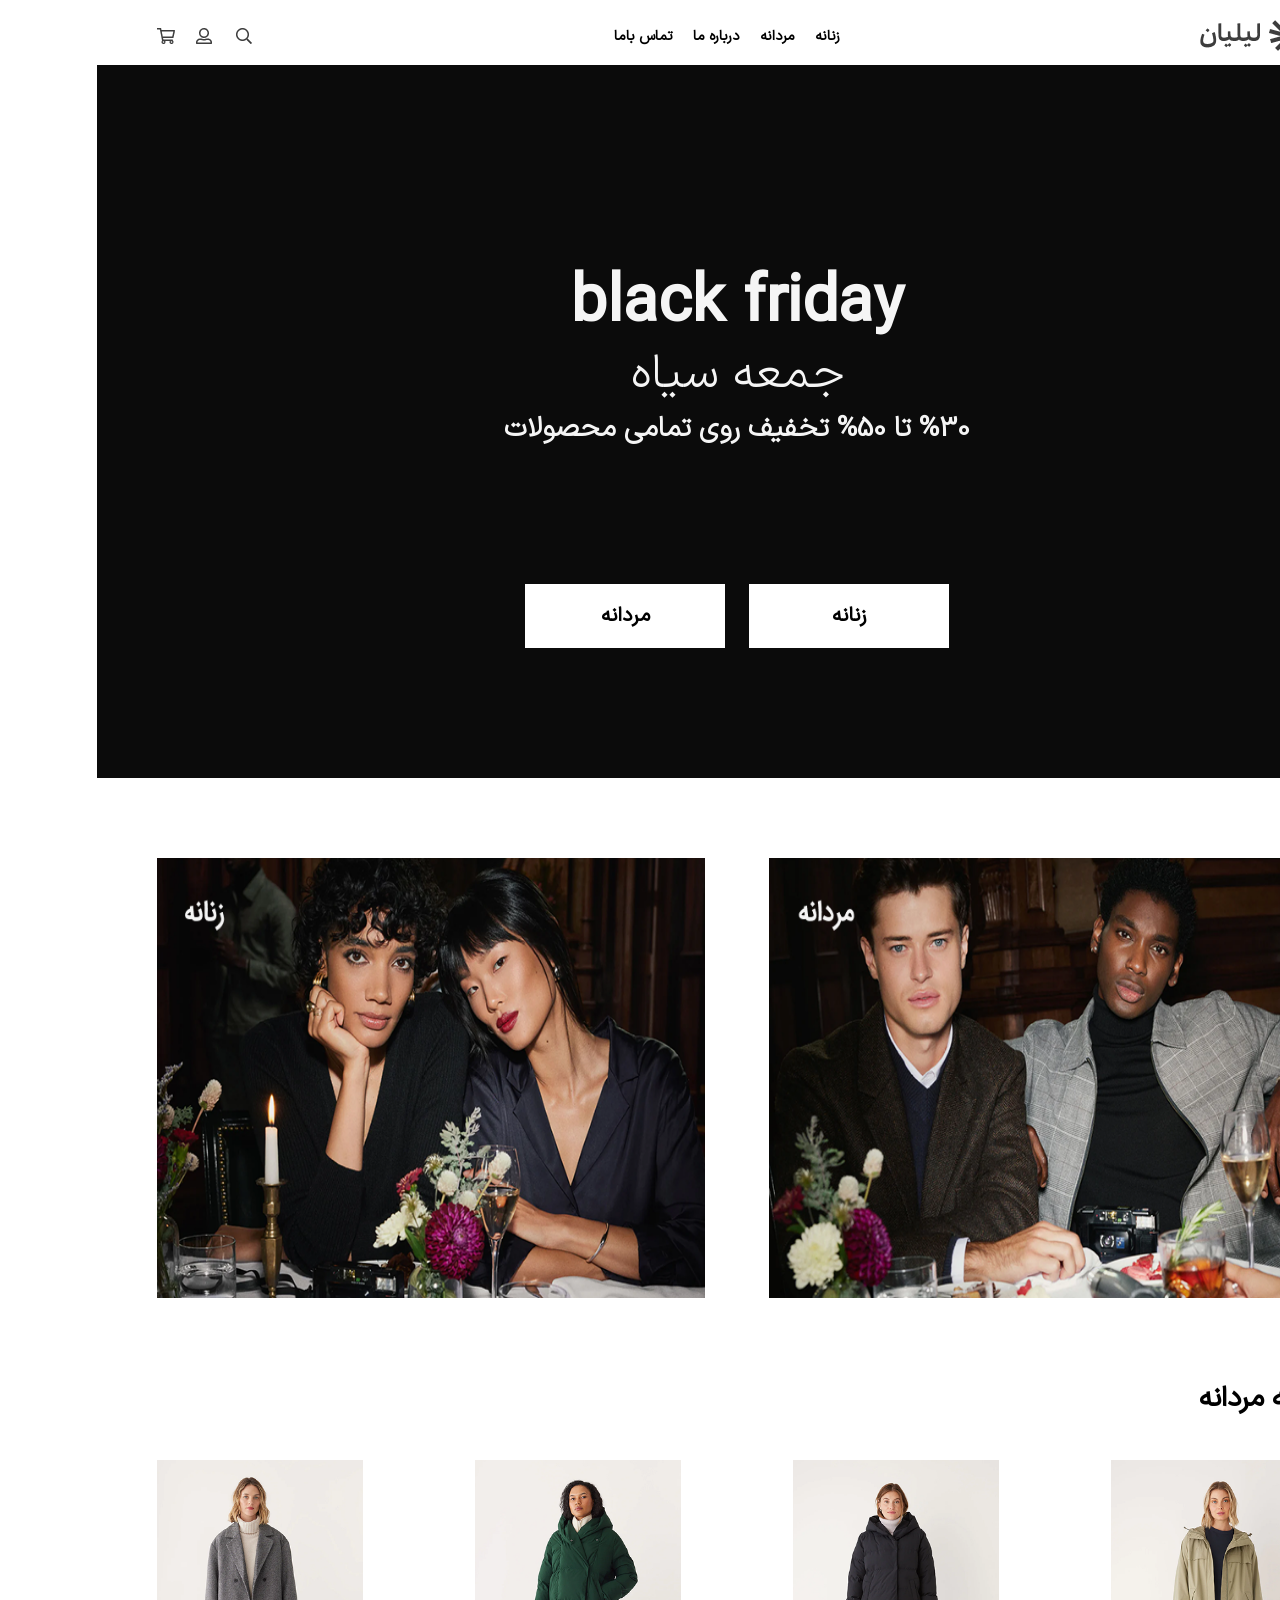
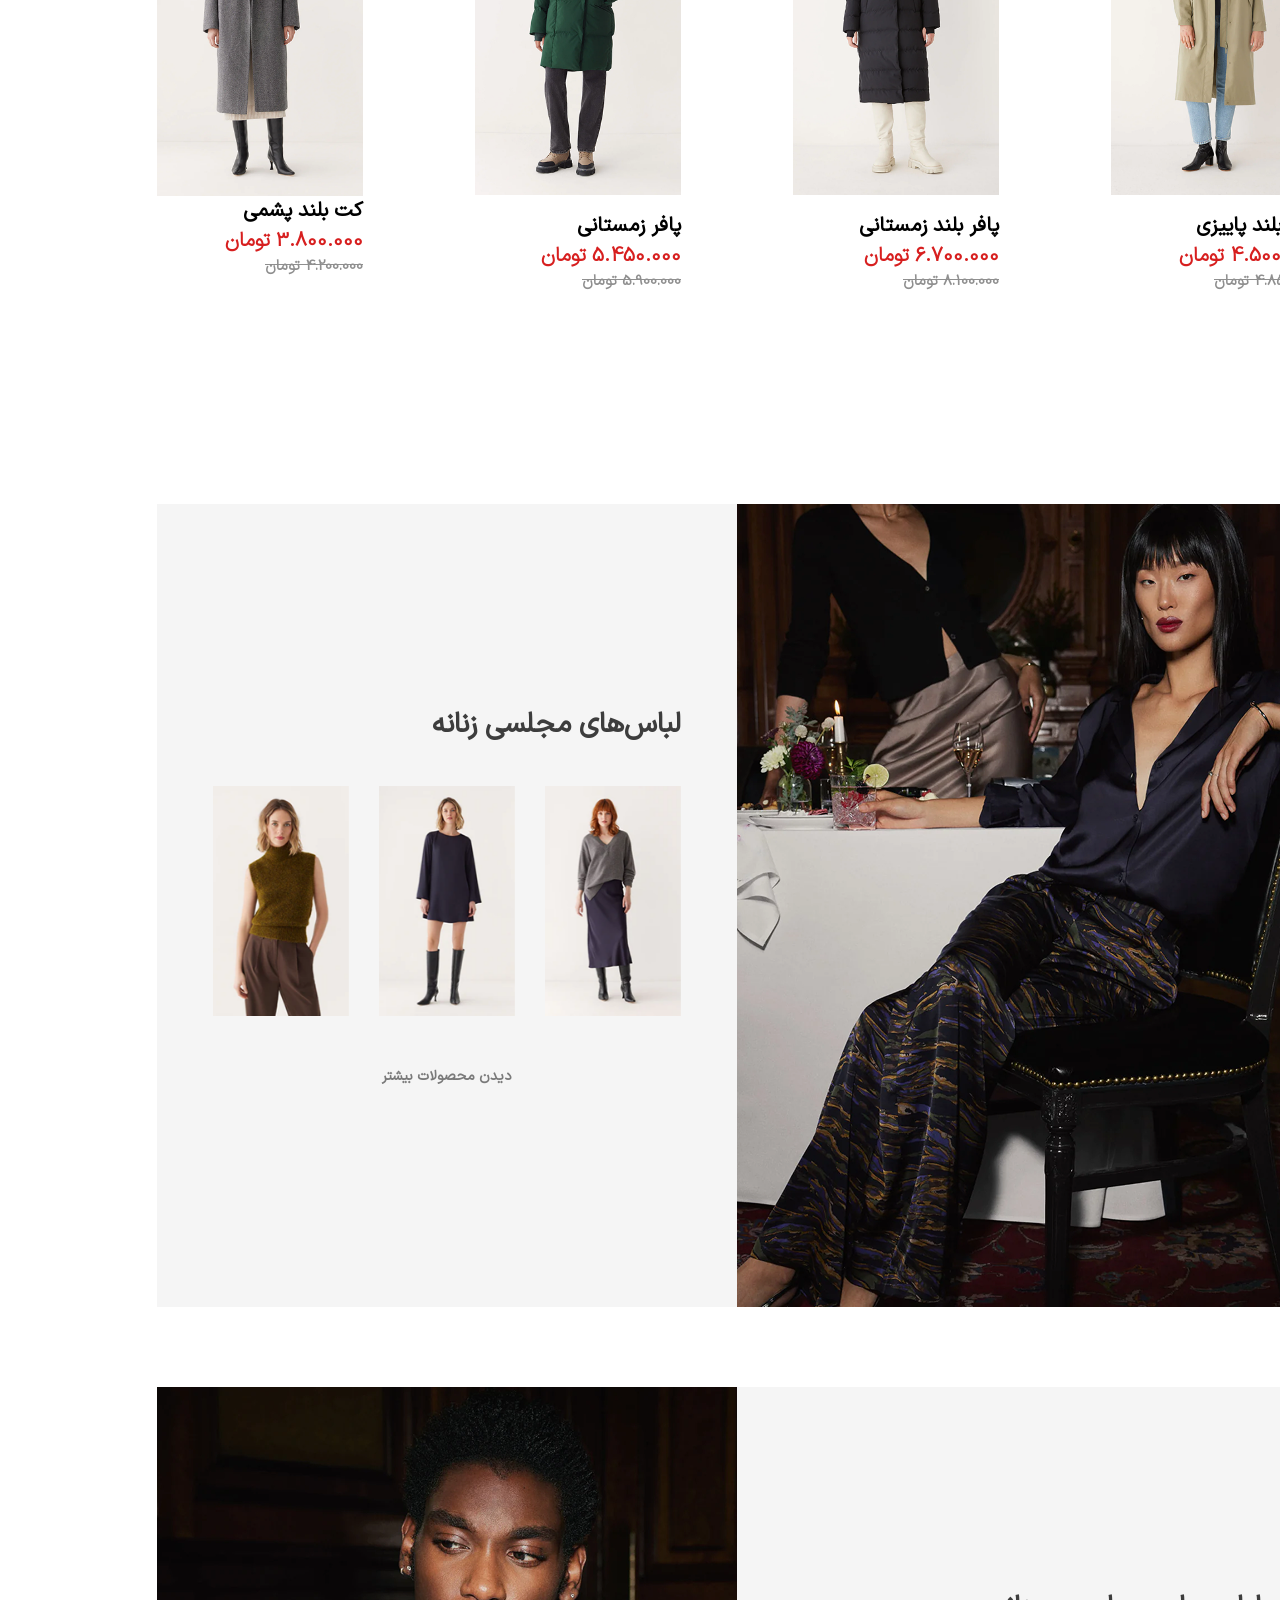
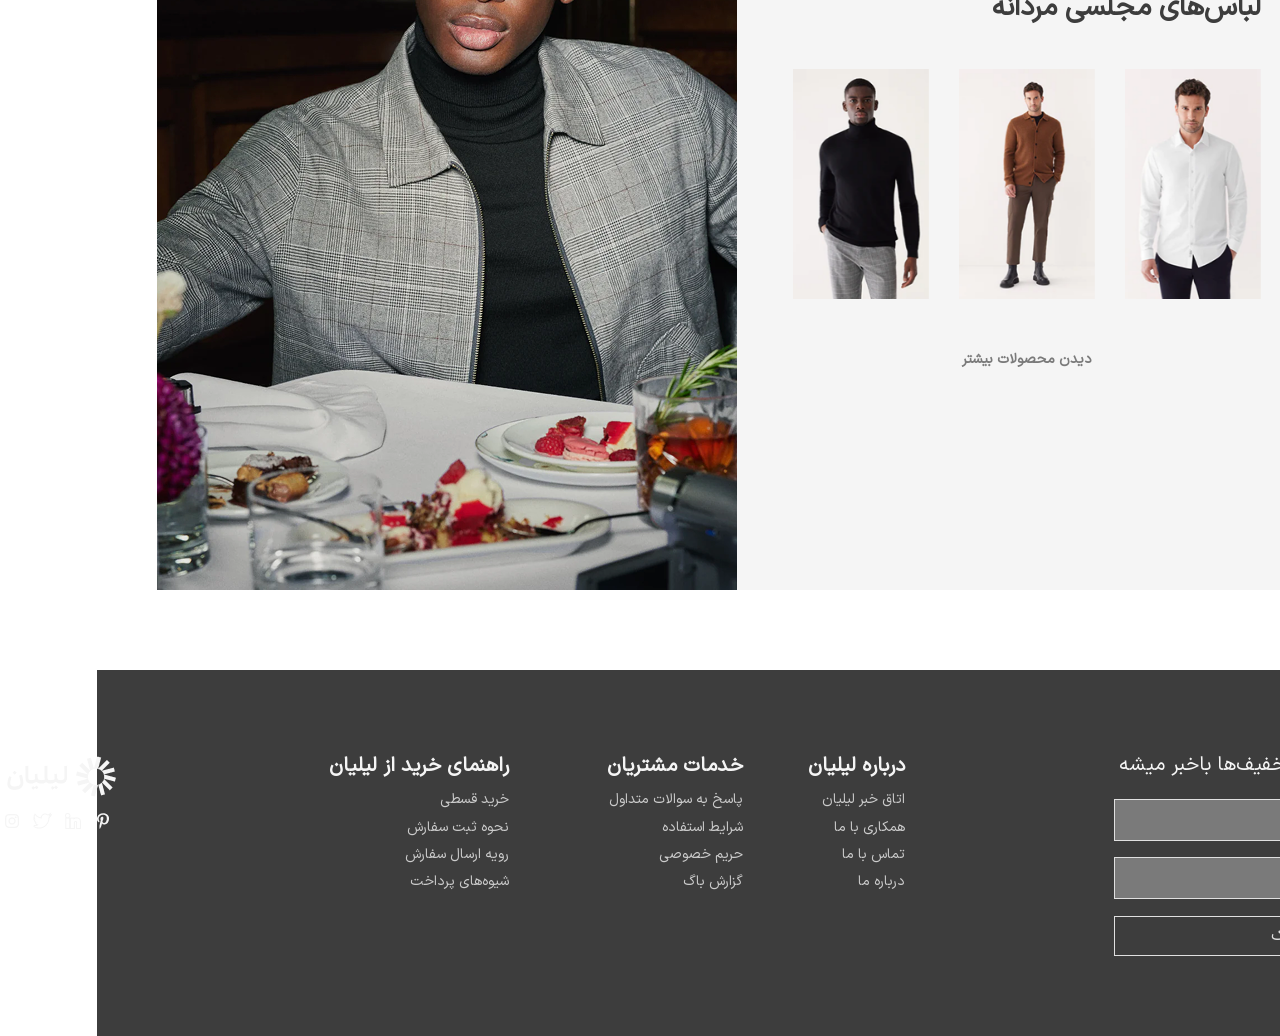
==== commit dbdadbd4: "version-7" ====
--- a/index.html
+++ b/index.html
@@ -234,7 +234,7 @@
           <div>
             <h1 class="font-sans text-[28px] font-bold mb-10">زنانه مردانه</h1>
             <div
-              class="flex desktop:flex-row desktop:justify-center gap-28 flex-col items-center mobile:pb-0 watch:pb-15 desktop:pb-20"
+              class="flex desktop:flex-row desktop:justify-center desktop:gap-x-28 flex-col items-center mobile:pb-0 watch:pb-15 desktop:pb-20"
             >
               <div
                 class="w-72 h-141 flex flex-col flex-wrap mobile:gap-y-4 watch:gap-y-2"
@@ -325,7 +325,8 @@
 
               <div
                 class="w-72 h-141 flex flex-col flex-wrap mobile:gap-y-4 watch:gap-y-2"
-              >
+              ><a href="./product.html">
+                
                 <div>
                   <img src="./src/img/content/picture-4.png" alt="" />
                 </div>
@@ -350,6 +351,7 @@
                     </p>
                   </div>
                 </div>
+              </a>
               </div>
             </div>
           </div>
--- a/src/css/output.css
+++ b/src/css/output.css
@@ -355,9 +355,6 @@
   .max-w-400 {
     max-width: calc(var(--spacing) * 400);
   }
-  .max-w-450 {
-    max-width: calc(var(--spacing) * 450);
-  }
   .max-w-500 {
     max-width: calc(var(--spacing) * 500);
   }
@@ -420,9 +417,6 @@
   }
   .gap-8 {
     gap: calc(var(--spacing) * 8);
-  }
-  .gap-28 {
-    gap: calc(var(--spacing) * 28);
   }
   .gap-x-2 {
     column-gap: calc(var(--spacing) * 2);
@@ -975,9 +969,6 @@
     .mobile\:h-30 {
       height: calc(var(--spacing) * 30);
     }
-    .mobile\:h-34\.5 {
-      height: calc(var(--spacing) * 34.5);
-    }
     .mobile\:h-35 {
       height: calc(var(--spacing) * 35);
     }
@@ -1204,6 +1195,9 @@
     .desktop\:h-22 {
       height: calc(var(--spacing) * 22);
     }
+    .desktop\:h-34\.5 {
+      height: calc(var(--spacing) * 34.5);
+    }
     .desktop\:h-91\.5 {
       height: calc(var(--spacing) * 91.5);
     }
@@ -1264,8 +1258,8 @@
     .desktop\:max-w-400 {
       max-width: calc(var(--spacing) * 400);
     }
-    .desktop\:max-w-450 {
-      max-width: calc(var(--spacing) * 450);
+    .desktop\:max-w-430 {
+      max-width: calc(var(--spacing) * 430);
     }
     .desktop\:flex-col {
       flex-direction: column;
@@ -1305,6 +1299,9 @@
     }
     .desktop\:gap-x-16 {
       column-gap: calc(var(--spacing) * 16);
+    }
+    .desktop\:gap-x-28 {
+      column-gap: calc(var(--spacing) * 28);
     }
     .desktop\:gap-y-0 {
       row-gap: 0px;
